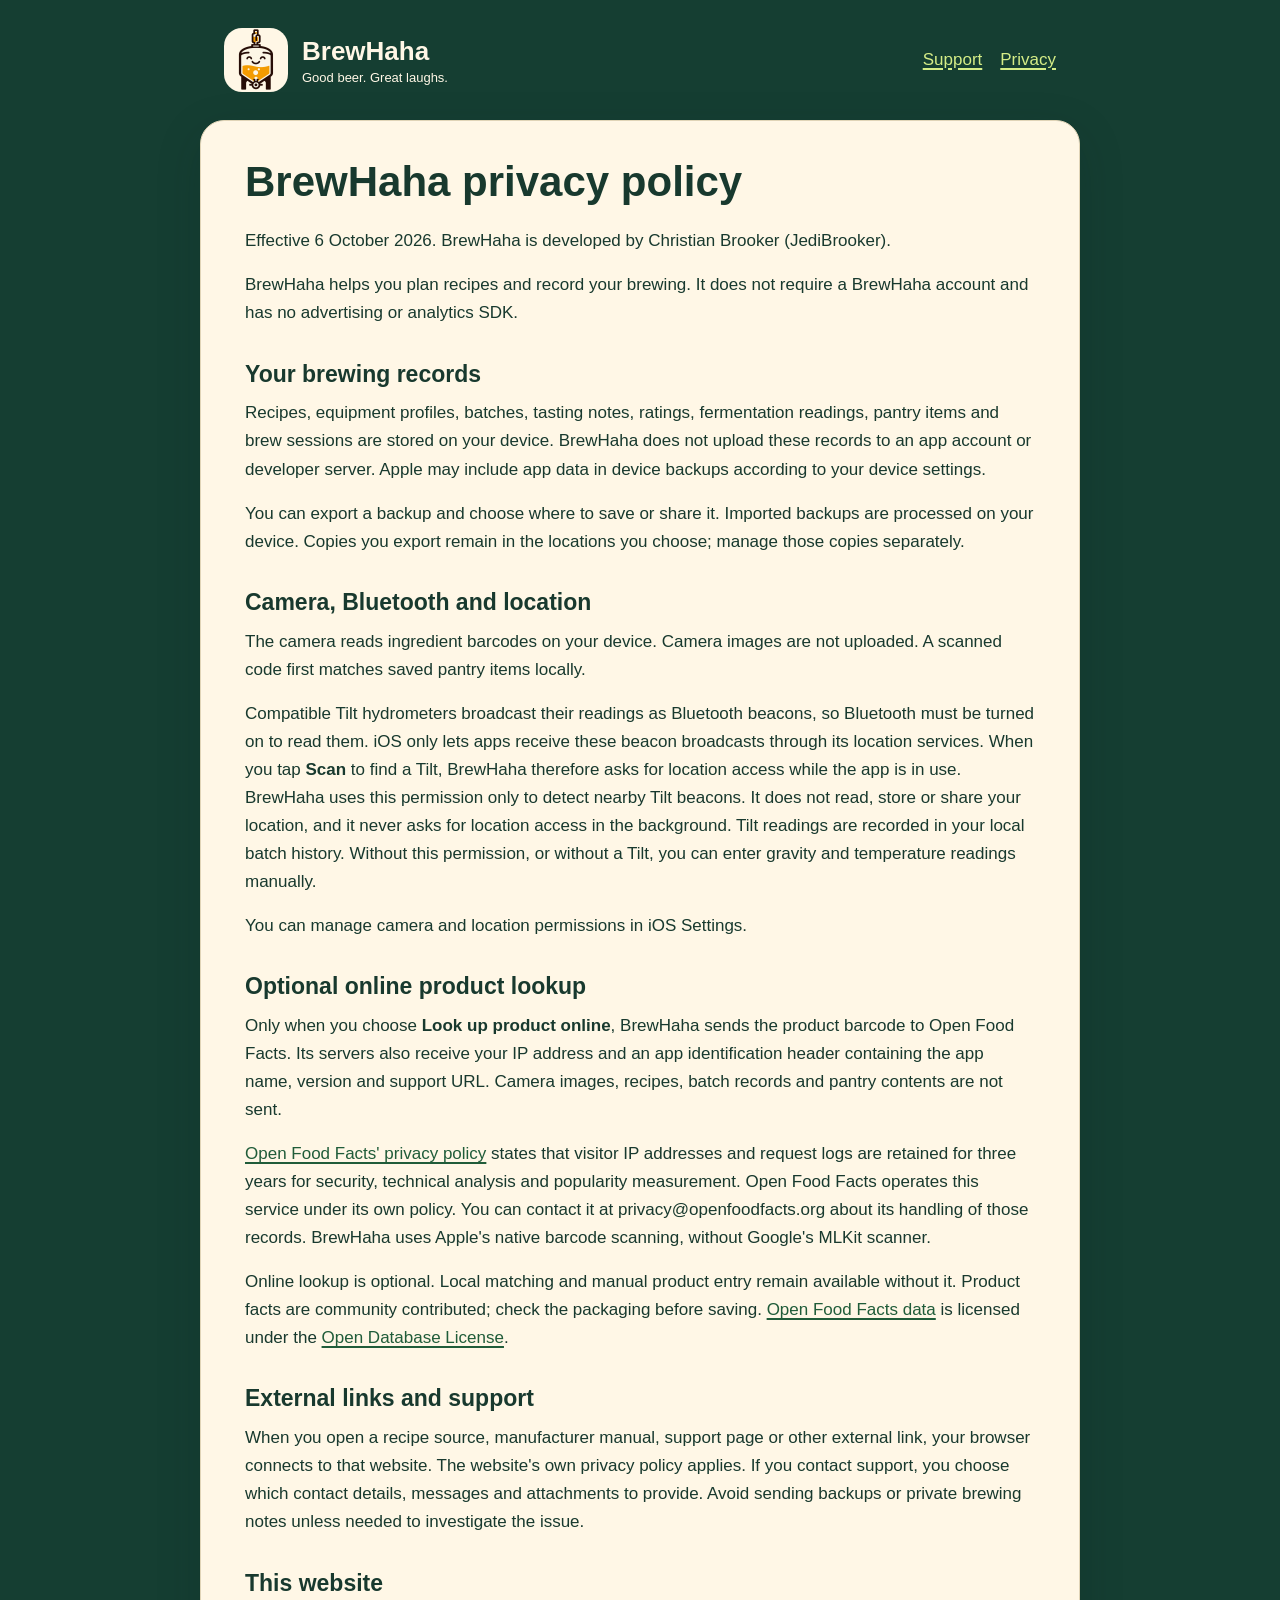
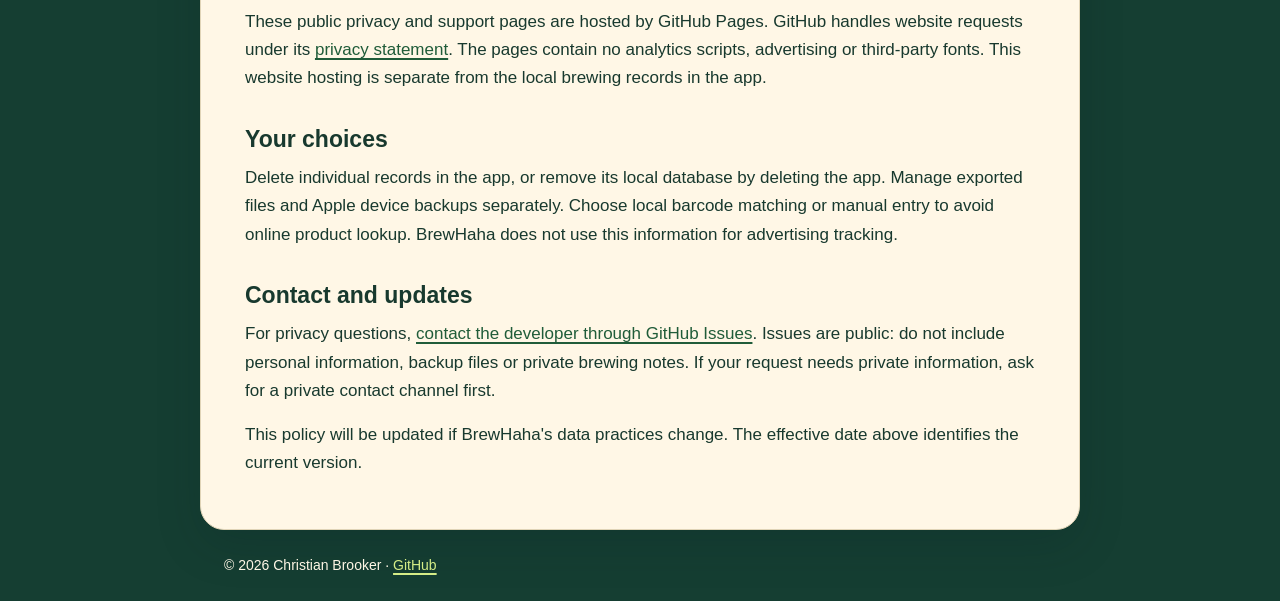
==== privacy/index.html @ 2dca6f9b "Explain location permission used to read Tilt hydrometers Tilts broadcast as Bluetooth beacons, whic" ====
<!doctype html>
<html lang="en"><head><meta charset="utf-8"><meta name="viewport" content="width=device-width, initial-scale=1"><title>Privacy policy · BrewHaha</title><meta name="description" content="Privacy policy for BrewHaha, the free homebrewing companion for iPhone and iPad."><link rel="stylesheet" href="../assets/site.css"></head>
<body><a class="skip" href="#main">Skip to content</a><header><a class="brand" href="../"><img src="../assets/logo.png" alt="" width="64" height="64"><span>BrewHaha<small>Good beer. Great laughs.</small></span></a><nav aria-label="Main"><a href="../">Support</a><a href="../privacy/">Privacy</a></nav></header><main id="main"><h1>BrewHaha privacy policy</h1>
<p>Effective 6 October 2026. BrewHaha is developed by Christian Brooker (JediBrooker).</p>
<p>BrewHaha helps you plan recipes and record your brewing. It does not require a BrewHaha account and has no advertising or analytics SDK.</p>
<h2>Your brewing records</h2>
<p>Recipes, equipment profiles, batches, tasting notes, ratings, fermentation readings, pantry items and brew sessions are stored on your device. BrewHaha does not upload these records to an app account or developer server. Apple may include app data in device backups according to your device settings.</p>
<p>You can export a backup and choose where to save or share it. Imported backups are processed on your device. Copies you export remain in the locations you choose; manage those copies separately.</p>
<h2>Camera, Bluetooth and location</h2>
<p>The camera reads ingredient barcodes on your device. Camera images are not uploaded. A scanned code first matches saved pantry items locally.</p>
<p>Compatible Tilt hydrometers broadcast their readings as Bluetooth beacons, so Bluetooth must be turned on to read them. iOS only lets apps receive these beacon broadcasts through its location services. When you tap <strong>Scan</strong> to find a Tilt, BrewHaha therefore asks for location access while the app is in use. BrewHaha uses this permission only to detect nearby Tilt beacons. It does not read, store or share your location, and it never asks for location access in the background. Tilt readings are recorded in your local batch history. Without this permission, or without a Tilt, you can enter gravity and temperature readings manually.</p>
<p>You can manage camera and location permissions in iOS Settings.</p>
<h2>Optional online product lookup</h2>
<p>Only when you choose <strong>Look up product online</strong>, BrewHaha sends the product barcode to Open Food Facts. Its servers also receive your IP address and an app identification header containing the app name, version and support URL. Camera images, recipes, batch records and pantry contents are not sent.</p>
<p><a href="https://world.openfoodfacts.org/privacy">Open Food Facts&#x27; privacy policy</a> states that visitor IP addresses and request logs are retained for three years for security, technical analysis and popularity measurement. Open Food Facts operates this service under its own policy. You can contact it at privacy@openfoodfacts.org about its handling of those records. BrewHaha uses Apple&#x27;s native barcode scanning, without Google&#x27;s MLKit scanner.</p>
<p>Online lookup is optional. Local matching and manual product entry remain available without it. Product facts are community contributed; check the packaging before saving. <a href="https://world.openfoodfacts.org/data">Open Food Facts data</a> is licensed under the <a href="https://opendatacommons.org/licenses/odbl/1-0/">Open Database License</a>.</p>
<h2>External links and support</h2>
<p>When you open a recipe source, manufacturer manual, support page or other external link, your browser connects to that website. The website&#x27;s own privacy policy applies. If you contact support, you choose which contact details, messages and attachments to provide. Avoid sending backups or private brewing notes unless needed to investigate the issue.</p>
<h2>This website</h2>
<p>These public privacy and support pages are hosted by GitHub Pages. GitHub handles website requests under its <a href="https://docs.github.com/en/site-policy/privacy-policies/github-general-privacy-statement">privacy statement</a>. The pages contain no analytics scripts, advertising or third-party fonts. This website hosting is separate from the local brewing records in the app.</p>
<h2>Your choices</h2>
<p>Delete individual records in the app, or remove its local database by deleting the app. Manage exported files and Apple device backups separately. Choose local barcode matching or manual entry to avoid online product lookup. BrewHaha does not use this information for advertising tracking.</p>
<h2>Contact and updates</h2>
<p>For privacy questions, <a href="https://github.com/JediBrooker/BrewHaha/issues/new/choose">contact the developer through GitHub Issues</a>. Issues are public: do not include personal information, backup files or private brewing notes. If your request needs private information, ask for a private contact channel first.</p>
<p>This policy will be updated if BrewHaha&#x27;s data practices change. The effective date above identifies the current version.</p></main><footer>© 2026 Christian Brooker · <a href="https://github.com/JediBrooker/BrewHaha">GitHub</a></footer></body></html>
---- assets/site.css ----
*{box-sizing:border-box}html{color-scheme:light}body{margin:0;background:#153e32;color:#18392e;font:17px/1.65 -apple-system,BlinkMacSystemFont,"Segoe UI",sans-serif}header,main,footer{max-width:880px;margin:auto}header{display:flex;align-items:center;justify-content:space-between;gap:24px;padding:28px 24px;color:#fff7e6}.brand{display:flex;align-items:center;gap:14px;color:inherit;text-decoration:none;font-size:26px;font-weight:800}.brand img{border-radius:18px;background:#fff7e6;object-fit:contain}.brand small{display:block;font-size:13px;font-weight:500}.brand span{line-height:1.35}nav{display:flex;gap:18px}nav a,footer a{color:#d5ed87}main{background:#fff7e6;border:1px solid #e0d4b7;border-radius:24px;padding:36px 44px;box-shadow:0 15px 45px #071d242b}h1{font-size:clamp(30px,5vw,42px);line-height:1.2;margin:0 0 20px}h2{font-size:23px;line-height:1.3;margin:32px 0 10px}p{margin:0 0 16px}a{color:#205c39;text-decoration-thickness:1.5px;text-underline-offset:3px}a:hover{color:#416323}a:focus-visible{outline:3px solid #c3dd60;outline-offset:4px}footer{padding:24px;color:#fff7e6;font-size:14px}.skip{position:absolute;left:20px;top:-90px;background:#fff7e6;padding:8px}.skip:focus{top:8px}@media(max-width:600px){header{padding:20px 18px;flex-wrap:wrap;gap:16px}main{border-radius:18px;margin:0 12px;padding:26px 22px}footer{padding:22px}.brand{font-size:24px}nav{font-size:16px}}
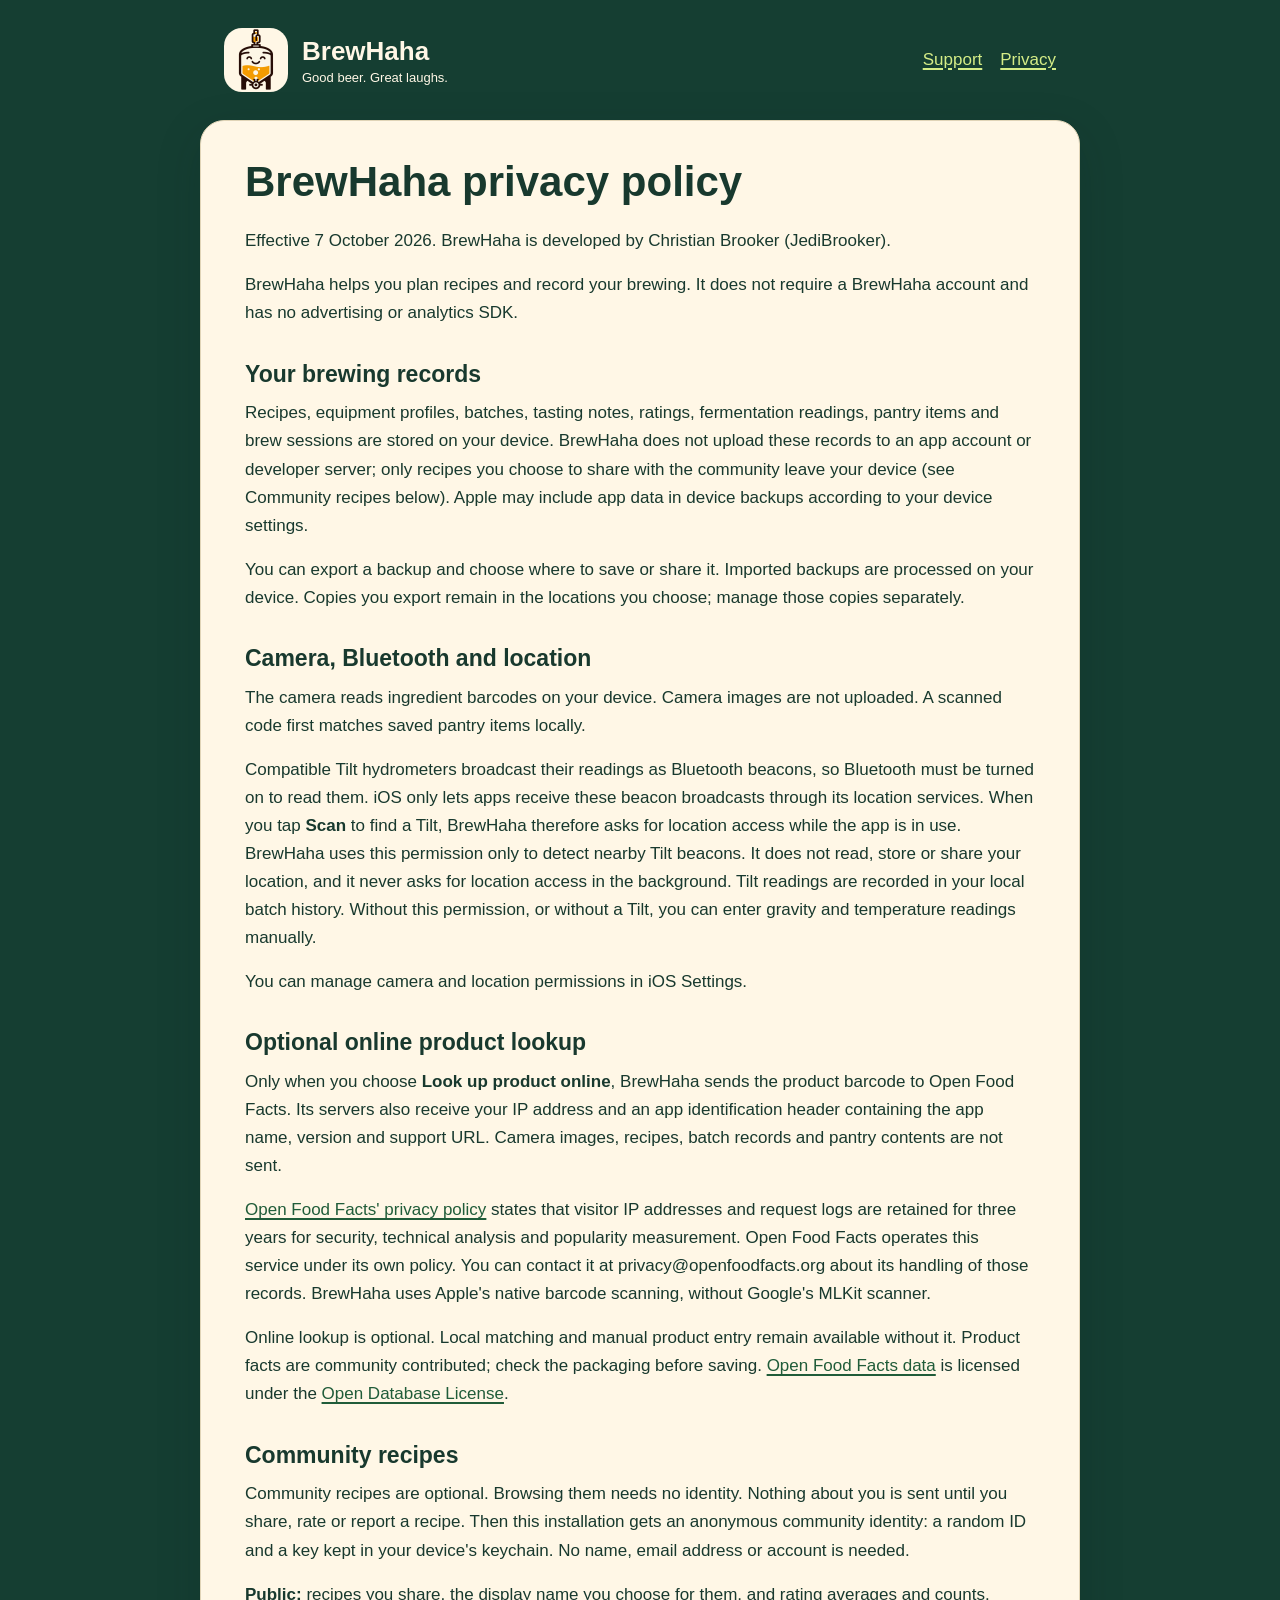
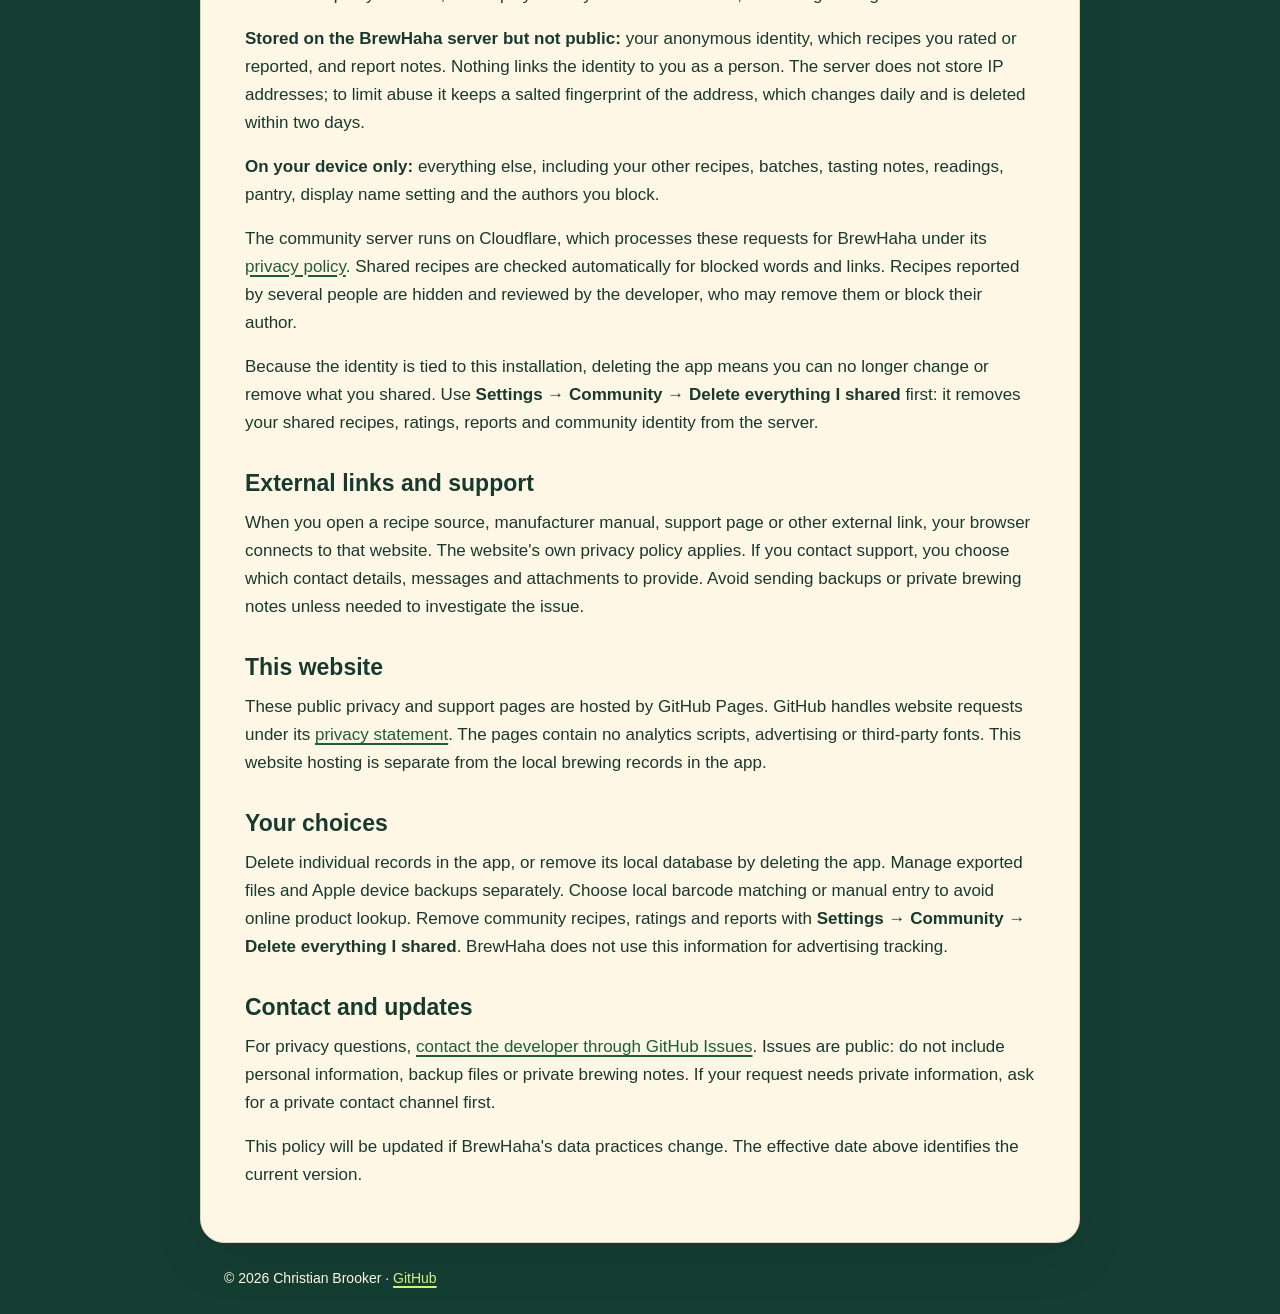
==== commit 1f0a5ce1: "Describe community recipes in the privacy policy and support page What is public, what the server ke" ====
--- a/privacy/index.html
+++ b/privacy/index.html
@@ -1,10 +1,10 @@
 <!doctype html>
 <html lang="en"><head><meta charset="utf-8"><meta name="viewport" content="width=device-width, initial-scale=1"><title>Privacy policy · BrewHaha</title><meta name="description" content="Privacy policy for BrewHaha, the free homebrewing companion for iPhone and iPad."><link rel="stylesheet" href="../assets/site.css"></head>
 <body><a class="skip" href="#main">Skip to content</a><header><a class="brand" href="../"><img src="../assets/logo.png" alt="" width="64" height="64"><span>BrewHaha<small>Good beer. Great laughs.</small></span></a><nav aria-label="Main"><a href="../">Support</a><a href="../privacy/">Privacy</a></nav></header><main id="main"><h1>BrewHaha privacy policy</h1>
-<p>Effective 6 October 2026. BrewHaha is developed by Christian Brooker (JediBrooker).</p>
+<p>Effective 7 October 2026. BrewHaha is developed by Christian Brooker (JediBrooker).</p>
 <p>BrewHaha helps you plan recipes and record your brewing. It does not require a BrewHaha account and has no advertising or analytics SDK.</p>
 <h2>Your brewing records</h2>
-<p>Recipes, equipment profiles, batches, tasting notes, ratings, fermentation readings, pantry items and brew sessions are stored on your device. BrewHaha does not upload these records to an app account or developer server. Apple may include app data in device backups according to your device settings.</p>
+<p>Recipes, equipment profiles, batches, tasting notes, ratings, fermentation readings, pantry items and brew sessions are stored on your device. BrewHaha does not upload these records to an app account or developer server; only recipes you choose to share with the community leave your device (see Community recipes below). Apple may include app data in device backups according to your device settings.</p>
 <p>You can export a backup and choose where to save or share it. Imported backups are processed on your device. Copies you export remain in the locations you choose; manage those copies separately.</p>
 <h2>Camera, Bluetooth and location</h2>
 <p>The camera reads ingredient barcodes on your device. Camera images are not uploaded. A scanned code first matches saved pantry items locally.</p>
@@ -14,12 +14,19 @@
 <p>Only when you choose <strong>Look up product online</strong>, BrewHaha sends the product barcode to Open Food Facts. Its servers also receive your IP address and an app identification header containing the app name, version and support URL. Camera images, recipes, batch records and pantry contents are not sent.</p>
 <p><a href="https://world.openfoodfacts.org/privacy">Open Food Facts&#x27; privacy policy</a> states that visitor IP addresses and request logs are retained for three years for security, technical analysis and popularity measurement. Open Food Facts operates this service under its own policy. You can contact it at privacy@openfoodfacts.org about its handling of those records. BrewHaha uses Apple&#x27;s native barcode scanning, without Google&#x27;s MLKit scanner.</p>
 <p>Online lookup is optional. Local matching and manual product entry remain available without it. Product facts are community contributed; check the packaging before saving. <a href="https://world.openfoodfacts.org/data">Open Food Facts data</a> is licensed under the <a href="https://opendatacommons.org/licenses/odbl/1-0/">Open Database License</a>.</p>
+<h2>Community recipes</h2>
+<p>Community recipes are optional. Browsing them needs no identity. Nothing about you is sent until you share, rate or report a recipe. Then this installation gets an anonymous community identity: a random ID and a key kept in your device&#x27;s keychain. No name, email address or account is needed.</p>
+<p><strong>Public:</strong> recipes you share, the display name you choose for them, and rating averages and counts.</p>
+<p><strong>Stored on the BrewHaha server but not public:</strong> your anonymous identity, which recipes you rated or reported, and report notes. Nothing links the identity to you as a person. The server does not store IP addresses; to limit abuse it keeps a salted fingerprint of the address, which changes daily and is deleted within two days.</p>
+<p><strong>On your device only:</strong> everything else, including your other recipes, batches, tasting notes, readings, pantry, display name setting and the authors you block.</p>
+<p>The community server runs on Cloudflare, which processes these requests for BrewHaha under its <a href="https://www.cloudflare.com/privacypolicy/">privacy policy</a>. Shared recipes are checked automatically for blocked words and links. Recipes reported by several people are hidden and reviewed by the developer, who may remove them or block their author.</p>
+<p>Because the identity is tied to this installation, deleting the app means you can no longer change or remove what you shared. Use <strong>Settings → Community → Delete everything I shared</strong> first: it removes your shared recipes, ratings, reports and community identity from the server.</p>
 <h2>External links and support</h2>
 <p>When you open a recipe source, manufacturer manual, support page or other external link, your browser connects to that website. The website&#x27;s own privacy policy applies. If you contact support, you choose which contact details, messages and attachments to provide. Avoid sending backups or private brewing notes unless needed to investigate the issue.</p>
 <h2>This website</h2>
 <p>These public privacy and support pages are hosted by GitHub Pages. GitHub handles website requests under its <a href="https://docs.github.com/en/site-policy/privacy-policies/github-general-privacy-statement">privacy statement</a>. The pages contain no analytics scripts, advertising or third-party fonts. This website hosting is separate from the local brewing records in the app.</p>
 <h2>Your choices</h2>
-<p>Delete individual records in the app, or remove its local database by deleting the app. Manage exported files and Apple device backups separately. Choose local barcode matching or manual entry to avoid online product lookup. BrewHaha does not use this information for advertising tracking.</p>
+<p>Delete individual records in the app, or remove its local database by deleting the app. Manage exported files and Apple device backups separately. Choose local barcode matching or manual entry to avoid online product lookup. Remove community recipes, ratings and reports with <strong>Settings → Community → Delete everything I shared</strong>. BrewHaha does not use this information for advertising tracking.</p>
 <h2>Contact and updates</h2>
 <p>For privacy questions, <a href="https://github.com/JediBrooker/BrewHaha/issues/new/choose">contact the developer through GitHub Issues</a>. Issues are public: do not include personal information, backup files or private brewing notes. If your request needs private information, ask for a private contact channel first.</p>
 <p>This policy will be updated if BrewHaha&#x27;s data practices change. The effective date above identifies the current version.</p></main><footer>© 2026 Christian Brooker · <a href="https://github.com/JediBrooker/BrewHaha">GitHub</a></footer></body></html>
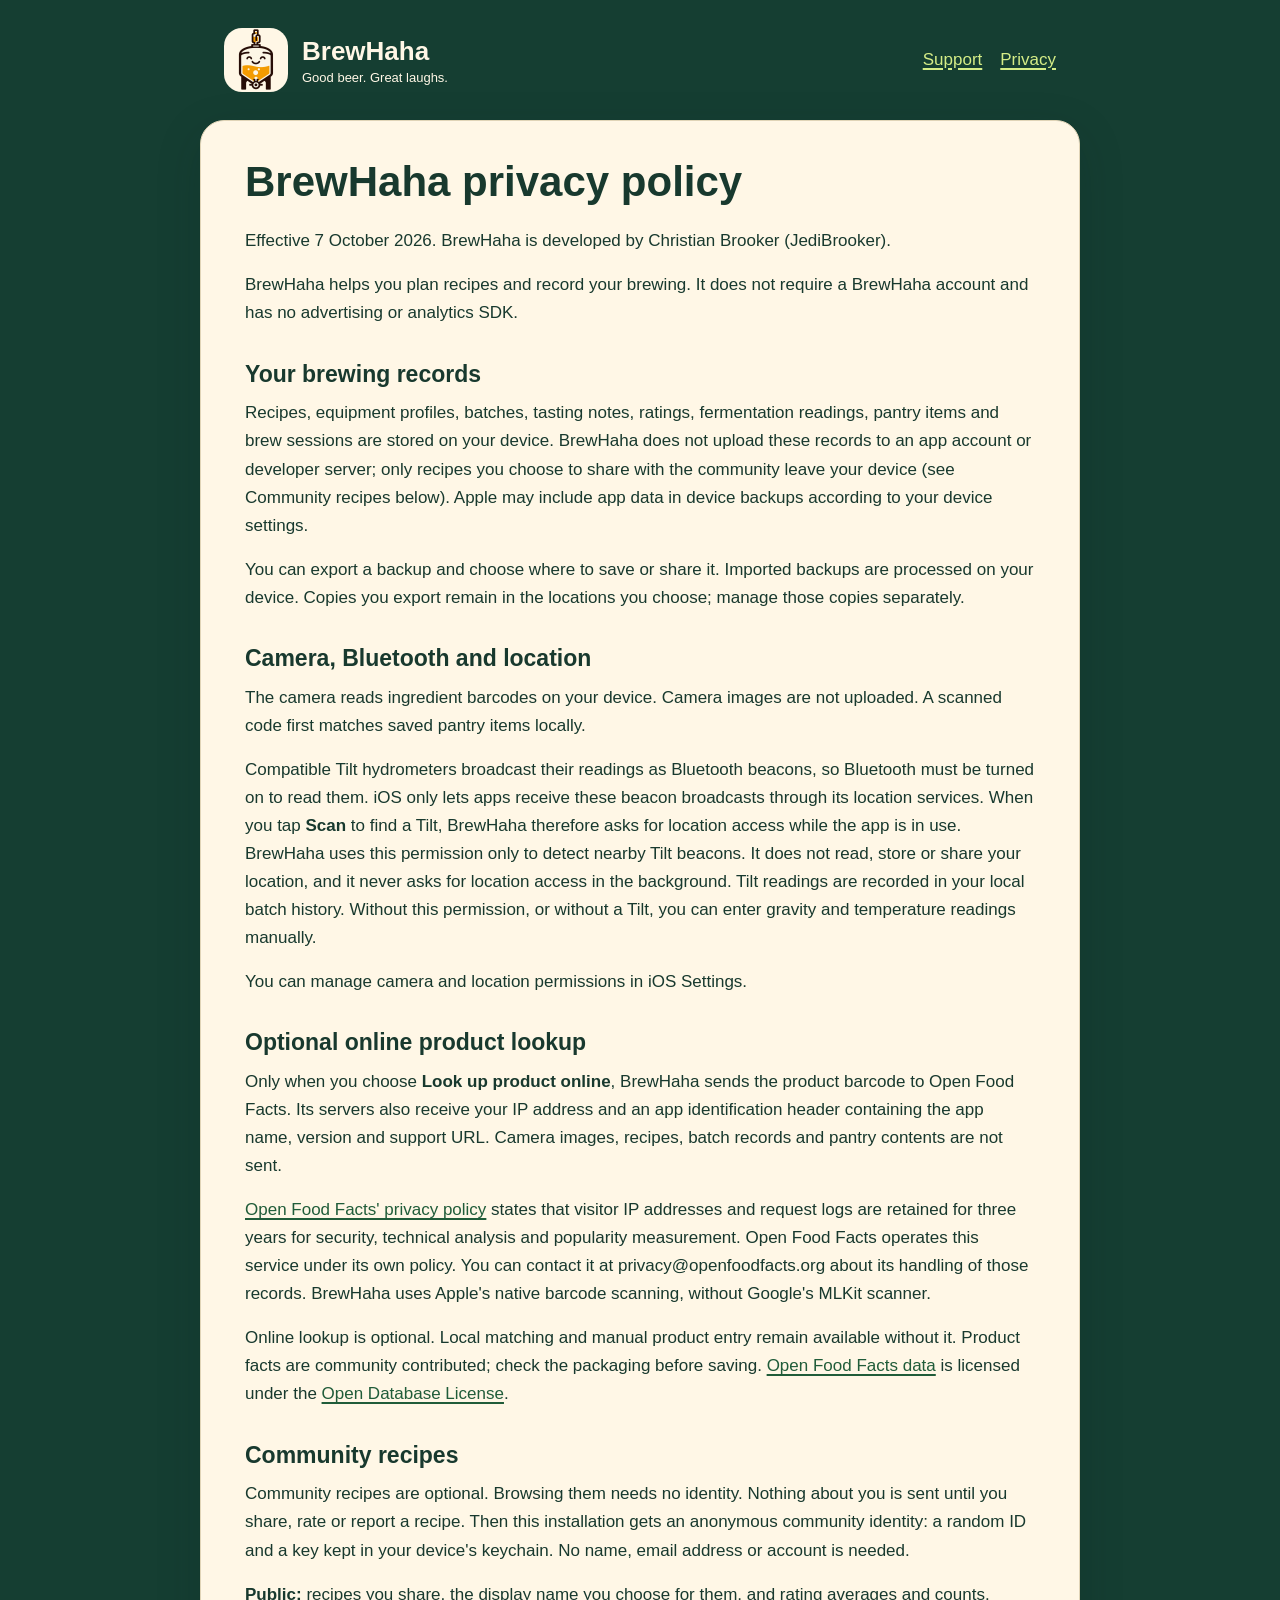
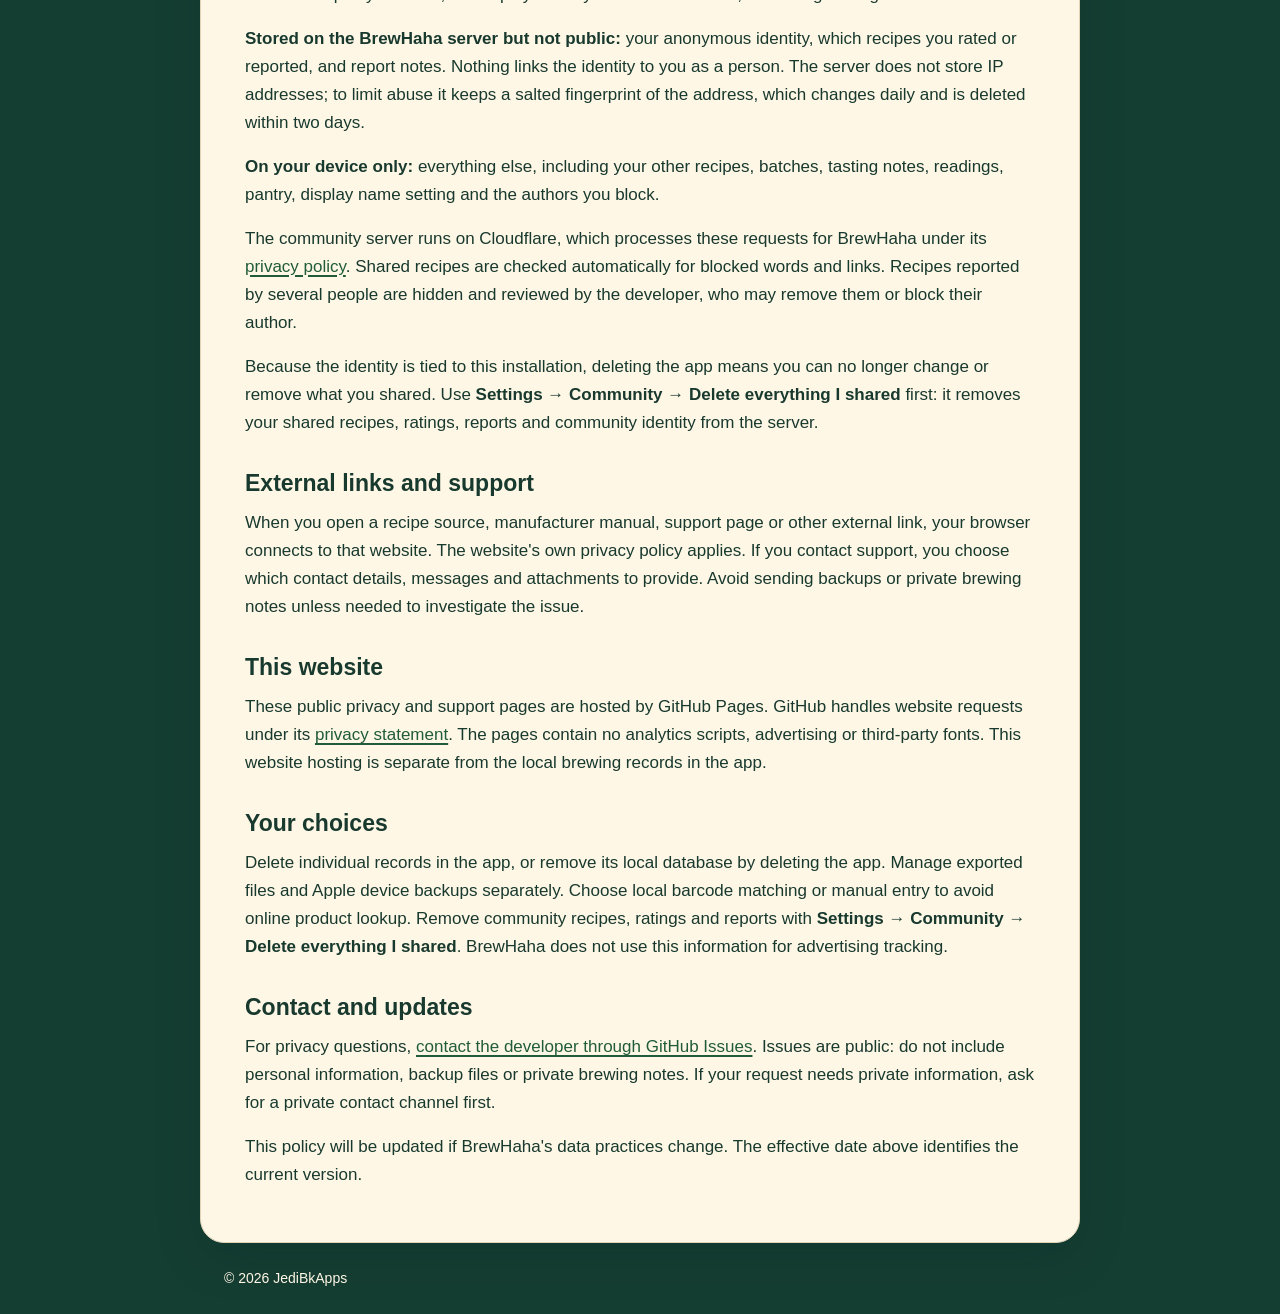
==== commit 4a9a8579: "Credit JediBkApps in the footer and drop the GitHub link Co-Authored-By: WOZCODE <contact@withwoz.co" ====
--- a/privacy/index.html
+++ b/privacy/index.html
@@ -29,4 +29,4 @@
 <p>Delete individual records in the app, or remove its local database by deleting the app. Manage exported files and Apple device backups separately. Choose local barcode matching or manual entry to avoid online product lookup. Remove community recipes, ratings and reports with <strong>Settings → Community → Delete everything I shared</strong>. BrewHaha does not use this information for advertising tracking.</p>
 <h2>Contact and updates</h2>
 <p>For privacy questions, <a href="https://github.com/JediBrooker/BrewHaha/issues/new/choose">contact the developer through GitHub Issues</a>. Issues are public: do not include personal information, backup files or private brewing notes. If your request needs private information, ask for a private contact channel first.</p>
-<p>This policy will be updated if BrewHaha&#x27;s data practices change. The effective date above identifies the current version.</p></main><footer>© 2026 Christian Brooker · <a href="https://github.com/JediBrooker/BrewHaha">GitHub</a></footer></body></html>+<p>This policy will be updated if BrewHaha&#x27;s data practices change. The effective date above identifies the current version.</p></main><footer>© 2026 JediBkApps</footer></body></html>
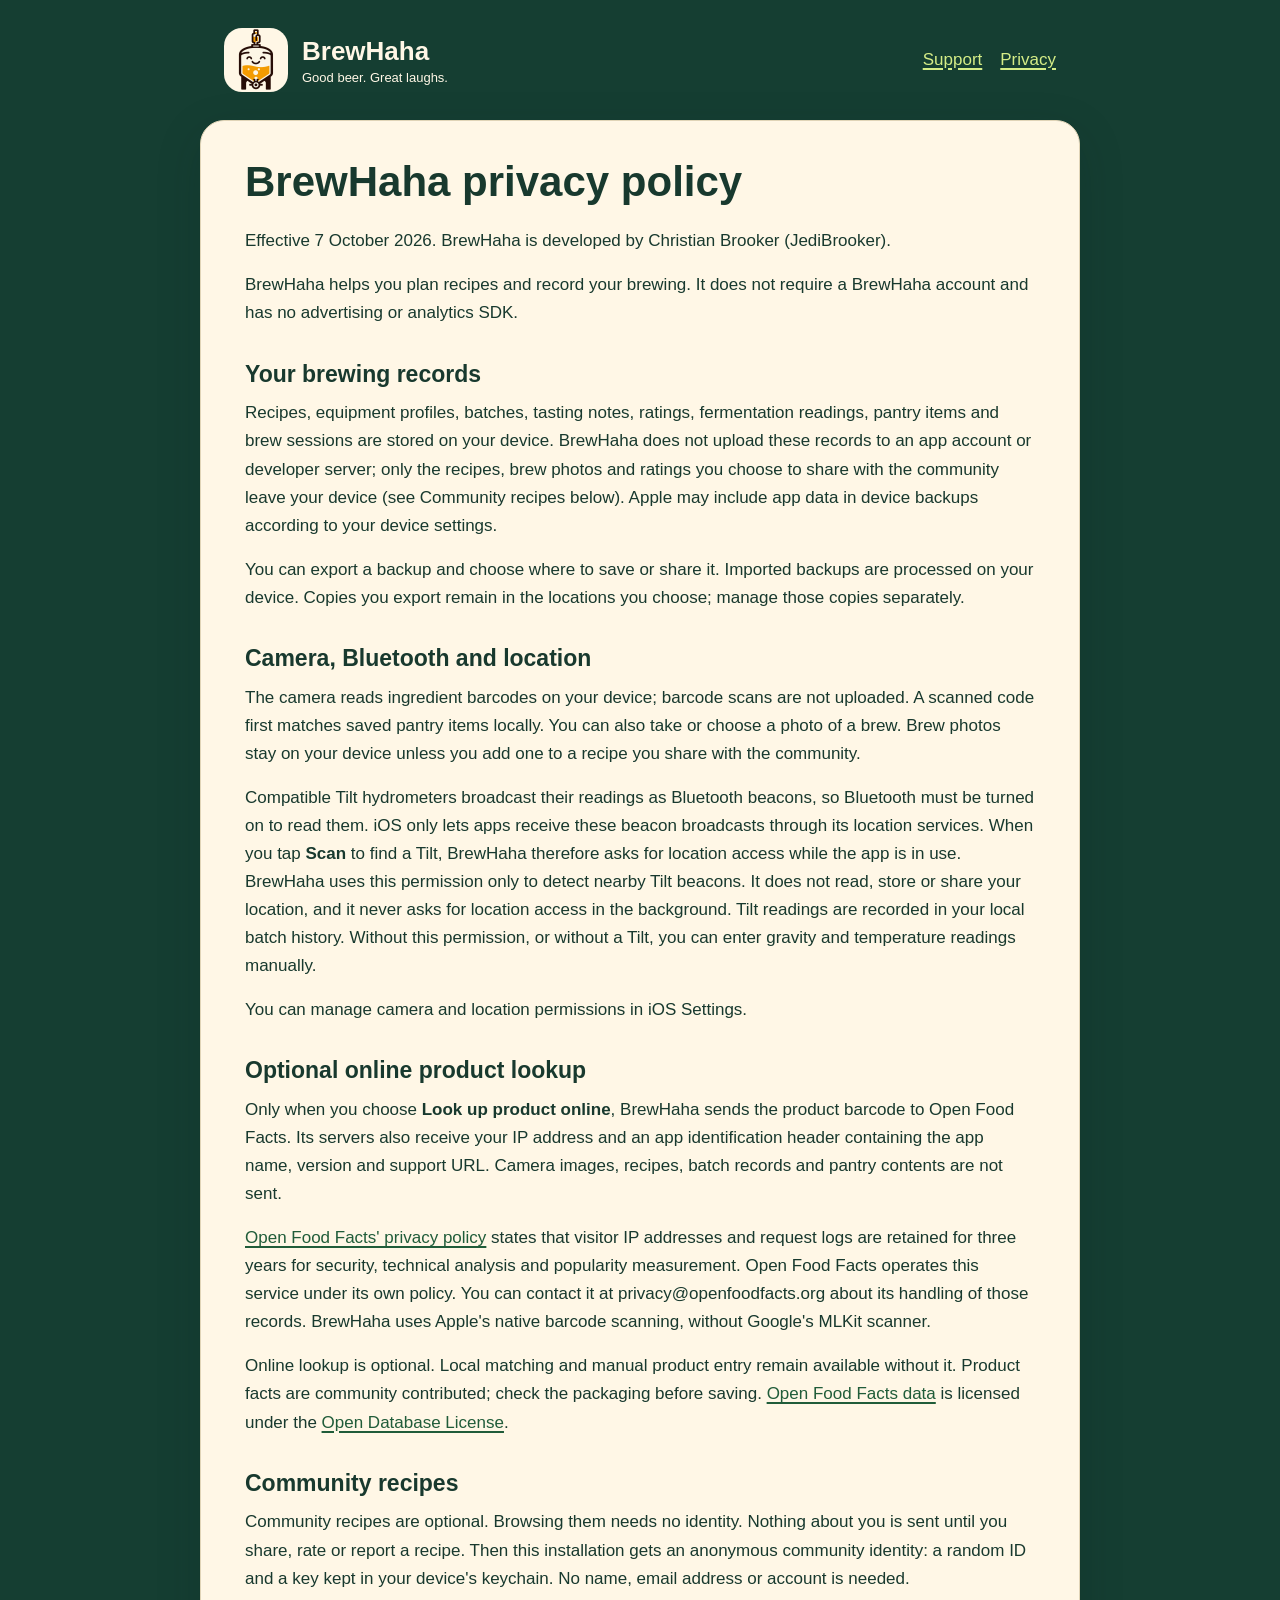
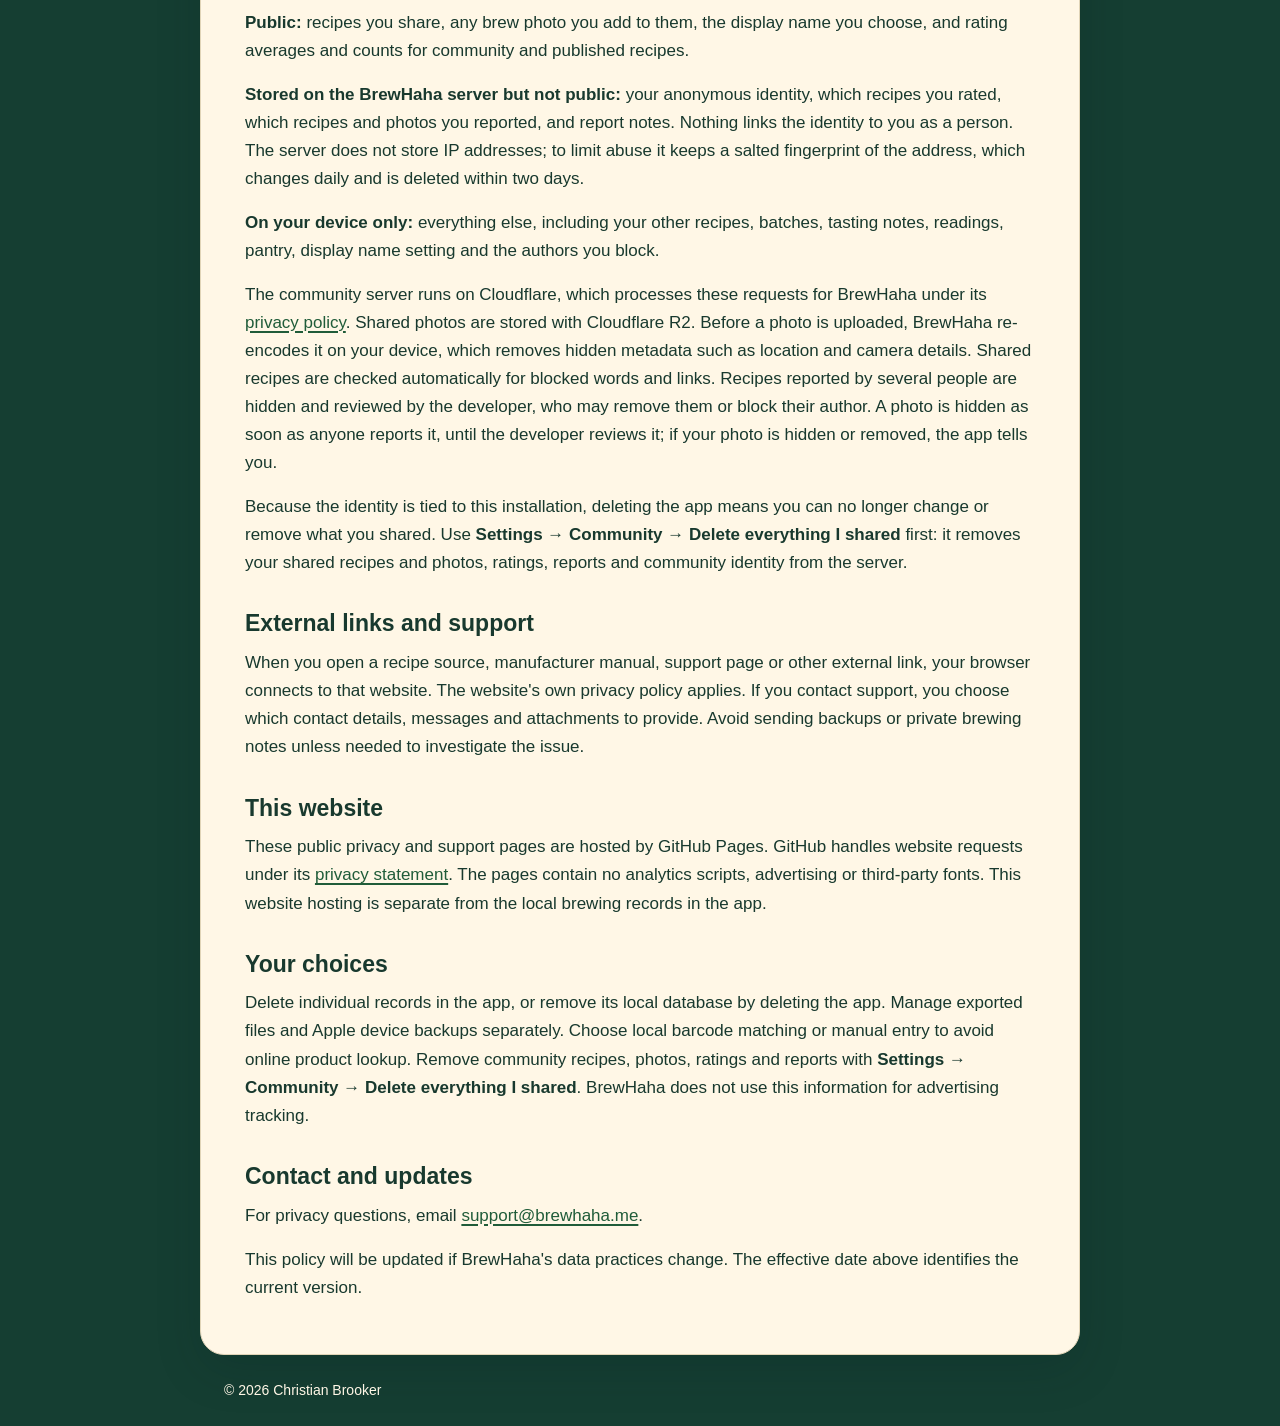
==== commit f6f2a864: "Support email support@brewhaha.me; describe photos, one Discover list and rating from My Batches Co-" ====
--- a/privacy/index.html
+++ b/privacy/index.html
@@ -4,10 +4,10 @@
 <p>Effective 7 October 2026. BrewHaha is developed by Christian Brooker (JediBrooker).</p>
 <p>BrewHaha helps you plan recipes and record your brewing. It does not require a BrewHaha account and has no advertising or analytics SDK.</p>
 <h2>Your brewing records</h2>
-<p>Recipes, equipment profiles, batches, tasting notes, ratings, fermentation readings, pantry items and brew sessions are stored on your device. BrewHaha does not upload these records to an app account or developer server; only recipes you choose to share with the community leave your device (see Community recipes below). Apple may include app data in device backups according to your device settings.</p>
+<p>Recipes, equipment profiles, batches, tasting notes, ratings, fermentation readings, pantry items and brew sessions are stored on your device. BrewHaha does not upload these records to an app account or developer server; only the recipes, brew photos and ratings you choose to share with the community leave your device (see Community recipes below). Apple may include app data in device backups according to your device settings.</p>
 <p>You can export a backup and choose where to save or share it. Imported backups are processed on your device. Copies you export remain in the locations you choose; manage those copies separately.</p>
 <h2>Camera, Bluetooth and location</h2>
-<p>The camera reads ingredient barcodes on your device. Camera images are not uploaded. A scanned code first matches saved pantry items locally.</p>
+<p>The camera reads ingredient barcodes on your device; barcode scans are not uploaded. A scanned code first matches saved pantry items locally. You can also take or choose a photo of a brew. Brew photos stay on your device unless you add one to a recipe you share with the community.</p>
 <p>Compatible Tilt hydrometers broadcast their readings as Bluetooth beacons, so Bluetooth must be turned on to read them. iOS only lets apps receive these beacon broadcasts through its location services. When you tap <strong>Scan</strong> to find a Tilt, BrewHaha therefore asks for location access while the app is in use. BrewHaha uses this permission only to detect nearby Tilt beacons. It does not read, store or share your location, and it never asks for location access in the background. Tilt readings are recorded in your local batch history. Without this permission, or without a Tilt, you can enter gravity and temperature readings manually.</p>
 <p>You can manage camera and location permissions in iOS Settings.</p>
 <h2>Optional online product lookup</h2>
@@ -16,17 +16,17 @@
 <p>Online lookup is optional. Local matching and manual product entry remain available without it. Product facts are community contributed; check the packaging before saving. <a href="https://world.openfoodfacts.org/data">Open Food Facts data</a> is licensed under the <a href="https://opendatacommons.org/licenses/odbl/1-0/">Open Database License</a>.</p>
 <h2>Community recipes</h2>
 <p>Community recipes are optional. Browsing them needs no identity. Nothing about you is sent until you share, rate or report a recipe. Then this installation gets an anonymous community identity: a random ID and a key kept in your device&#x27;s keychain. No name, email address or account is needed.</p>
-<p><strong>Public:</strong> recipes you share, the display name you choose for them, and rating averages and counts.</p>
-<p><strong>Stored on the BrewHaha server but not public:</strong> your anonymous identity, which recipes you rated or reported, and report notes. Nothing links the identity to you as a person. The server does not store IP addresses; to limit abuse it keeps a salted fingerprint of the address, which changes daily and is deleted within two days.</p>
+<p><strong>Public:</strong> recipes you share, any brew photo you add to them, the display name you choose, and rating averages and counts for community and published recipes.</p>
+<p><strong>Stored on the BrewHaha server but not public:</strong> your anonymous identity, which recipes you rated, which recipes and photos you reported, and report notes. Nothing links the identity to you as a person. The server does not store IP addresses; to limit abuse it keeps a salted fingerprint of the address, which changes daily and is deleted within two days.</p>
 <p><strong>On your device only:</strong> everything else, including your other recipes, batches, tasting notes, readings, pantry, display name setting and the authors you block.</p>
-<p>The community server runs on Cloudflare, which processes these requests for BrewHaha under its <a href="https://www.cloudflare.com/privacypolicy/">privacy policy</a>. Shared recipes are checked automatically for blocked words and links. Recipes reported by several people are hidden and reviewed by the developer, who may remove them or block their author.</p>
-<p>Because the identity is tied to this installation, deleting the app means you can no longer change or remove what you shared. Use <strong>Settings → Community → Delete everything I shared</strong> first: it removes your shared recipes, ratings, reports and community identity from the server.</p>
+<p>The community server runs on Cloudflare, which processes these requests for BrewHaha under its <a href="https://www.cloudflare.com/privacypolicy/">privacy policy</a>. Shared photos are stored with Cloudflare R2. Before a photo is uploaded, BrewHaha re-encodes it on your device, which removes hidden metadata such as location and camera details. Shared recipes are checked automatically for blocked words and links. Recipes reported by several people are hidden and reviewed by the developer, who may remove them or block their author. A photo is hidden as soon as anyone reports it, until the developer reviews it; if your photo is hidden or removed, the app tells you.</p>
+<p>Because the identity is tied to this installation, deleting the app means you can no longer change or remove what you shared. Use <strong>Settings → Community → Delete everything I shared</strong> first: it removes your shared recipes and photos, ratings, reports and community identity from the server.</p>
 <h2>External links and support</h2>
 <p>When you open a recipe source, manufacturer manual, support page or other external link, your browser connects to that website. The website&#x27;s own privacy policy applies. If you contact support, you choose which contact details, messages and attachments to provide. Avoid sending backups or private brewing notes unless needed to investigate the issue.</p>
 <h2>This website</h2>
 <p>These public privacy and support pages are hosted by GitHub Pages. GitHub handles website requests under its <a href="https://docs.github.com/en/site-policy/privacy-policies/github-general-privacy-statement">privacy statement</a>. The pages contain no analytics scripts, advertising or third-party fonts. This website hosting is separate from the local brewing records in the app.</p>
 <h2>Your choices</h2>
-<p>Delete individual records in the app, or remove its local database by deleting the app. Manage exported files and Apple device backups separately. Choose local barcode matching or manual entry to avoid online product lookup. Remove community recipes, ratings and reports with <strong>Settings → Community → Delete everything I shared</strong>. BrewHaha does not use this information for advertising tracking.</p>
+<p>Delete individual records in the app, or remove its local database by deleting the app. Manage exported files and Apple device backups separately. Choose local barcode matching or manual entry to avoid online product lookup. Remove community recipes, photos, ratings and reports with <strong>Settings → Community → Delete everything I shared</strong>. BrewHaha does not use this information for advertising tracking.</p>
 <h2>Contact and updates</h2>
-<p>For privacy questions, <a href="https://github.com/JediBrooker/BrewHaha/issues/new/choose">contact the developer through GitHub Issues</a>. Issues are public: do not include personal information, backup files or private brewing notes. If your request needs private information, ask for a private contact channel first.</p>
-<p>This policy will be updated if BrewHaha&#x27;s data practices change. The effective date above identifies the current version.</p></main><footer>© 2026 JediBkApps</footer></body></html>+<p>For privacy questions, email <a href="mailto:support@brewhaha.me">support@brewhaha.me</a>.</p>
+<p>This policy will be updated if BrewHaha&#x27;s data practices change. The effective date above identifies the current version.</p></main><footer>© 2026 Christian Brooker</footer></body></html>
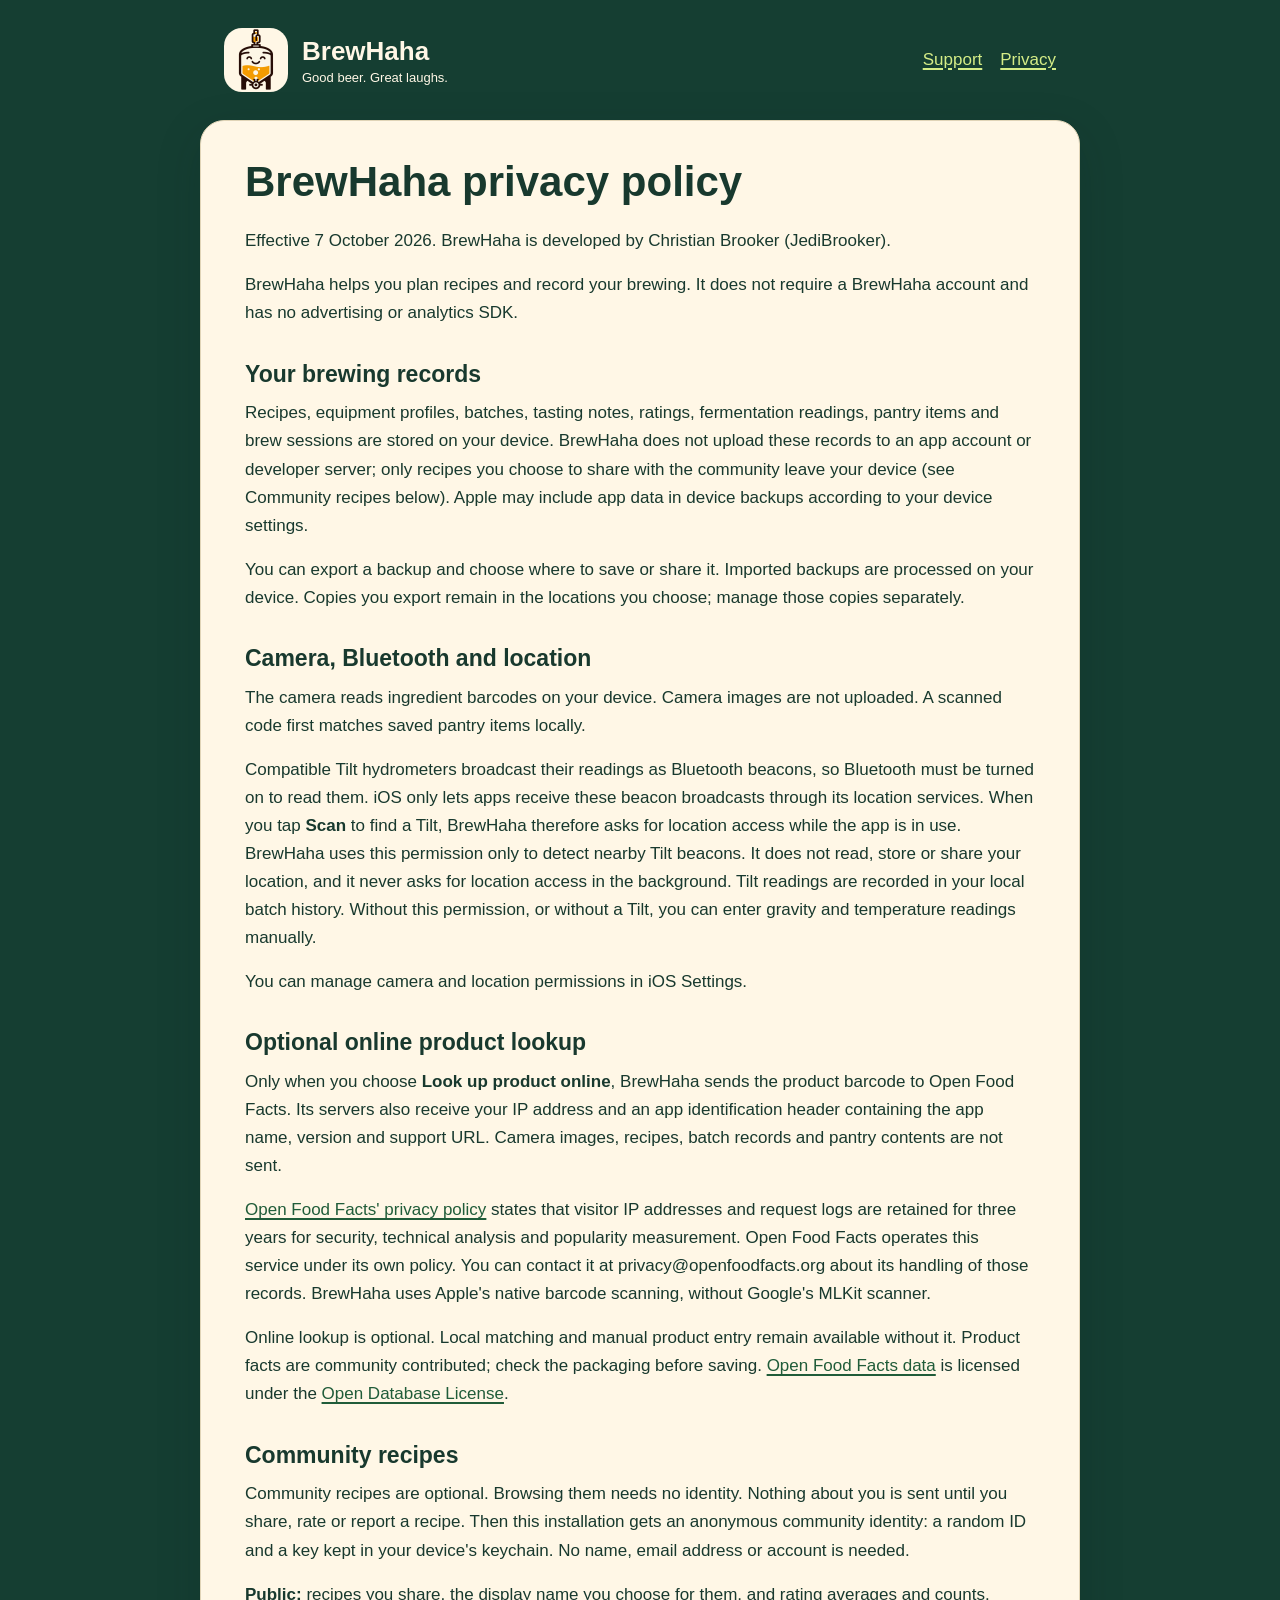
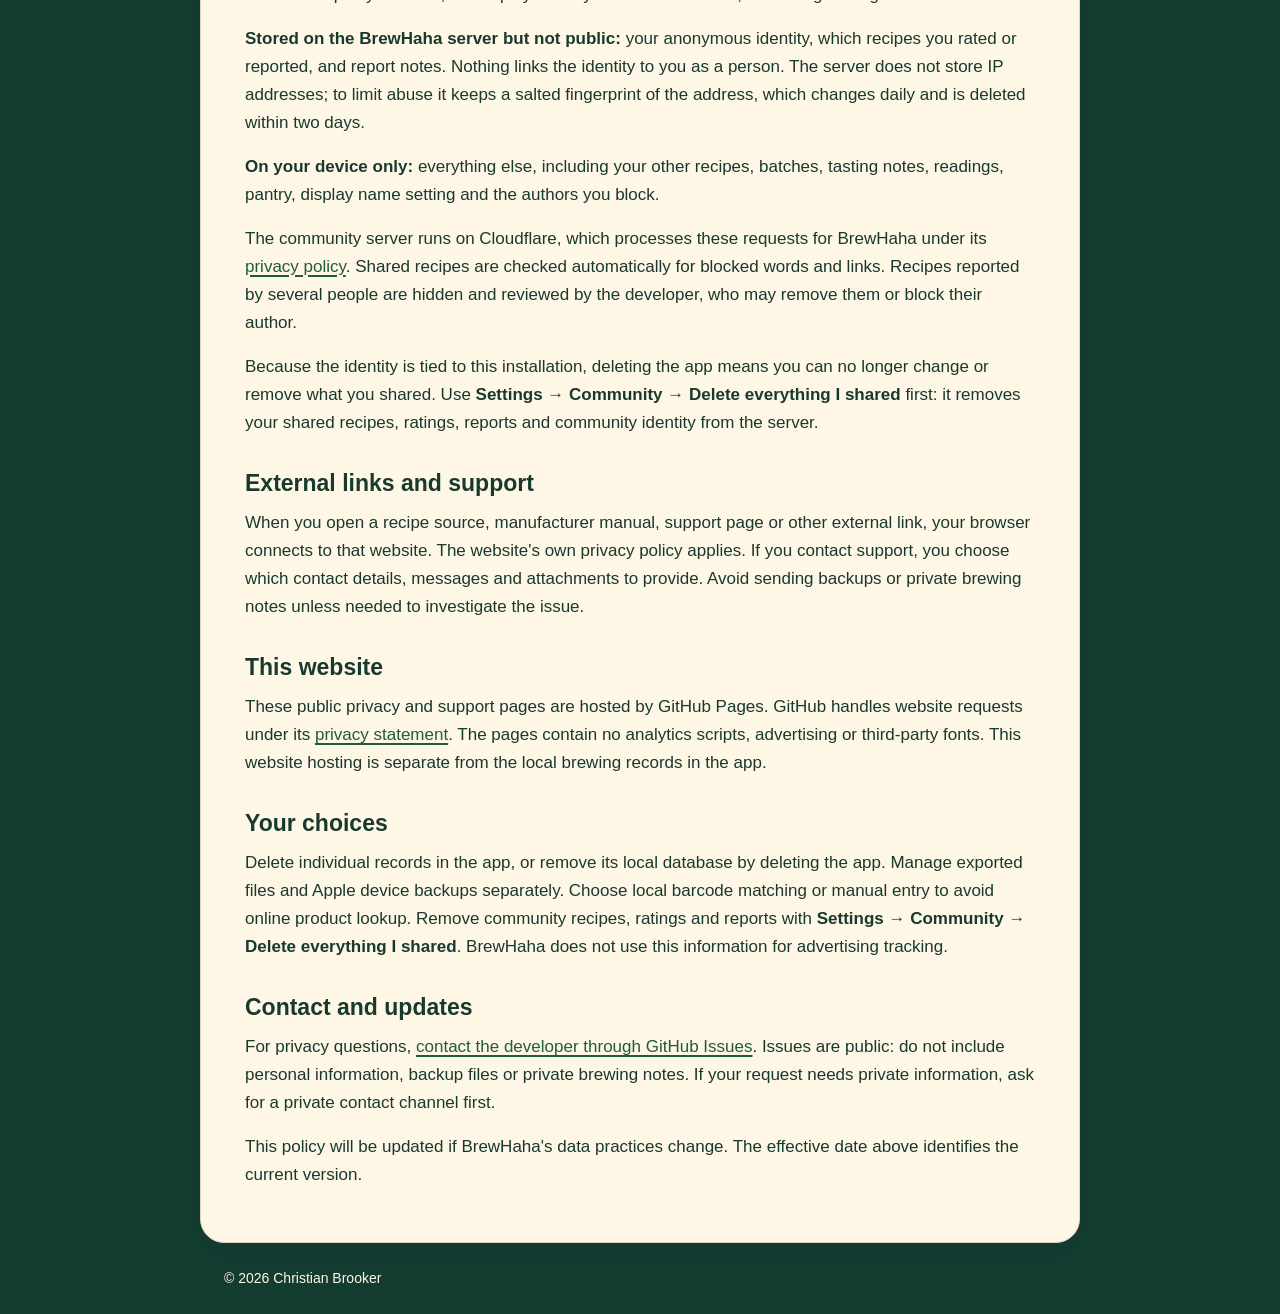
==== commit 7cf155bc: "Credit Christian Brooker in the footer Co-Authored-By: WOZCODE <contact@withwoz.com>" ====
--- a/privacy/index.html
+++ b/privacy/index.html
@@ -4,10 +4,10 @@
 <p>Effective 7 October 2026. BrewHaha is developed by Christian Brooker (JediBrooker).</p>
 <p>BrewHaha helps you plan recipes and record your brewing. It does not require a BrewHaha account and has no advertising or analytics SDK.</p>
 <h2>Your brewing records</h2>
-<p>Recipes, equipment profiles, batches, tasting notes, ratings, fermentation readings, pantry items and brew sessions are stored on your device. BrewHaha does not upload these records to an app account or developer server; only the recipes, brew photos and ratings you choose to share with the community leave your device (see Community recipes below). Apple may include app data in device backups according to your device settings.</p>
+<p>Recipes, equipment profiles, batches, tasting notes, ratings, fermentation readings, pantry items and brew sessions are stored on your device. BrewHaha does not upload these records to an app account or developer server; only recipes you choose to share with the community leave your device (see Community recipes below). Apple may include app data in device backups according to your device settings.</p>
 <p>You can export a backup and choose where to save or share it. Imported backups are processed on your device. Copies you export remain in the locations you choose; manage those copies separately.</p>
 <h2>Camera, Bluetooth and location</h2>
-<p>The camera reads ingredient barcodes on your device; barcode scans are not uploaded. A scanned code first matches saved pantry items locally. You can also take or choose a photo of a brew. Brew photos stay on your device unless you add one to a recipe you share with the community.</p>
+<p>The camera reads ingredient barcodes on your device. Camera images are not uploaded. A scanned code first matches saved pantry items locally.</p>
 <p>Compatible Tilt hydrometers broadcast their readings as Bluetooth beacons, so Bluetooth must be turned on to read them. iOS only lets apps receive these beacon broadcasts through its location services. When you tap <strong>Scan</strong> to find a Tilt, BrewHaha therefore asks for location access while the app is in use. BrewHaha uses this permission only to detect nearby Tilt beacons. It does not read, store or share your location, and it never asks for location access in the background. Tilt readings are recorded in your local batch history. Without this permission, or without a Tilt, you can enter gravity and temperature readings manually.</p>
 <p>You can manage camera and location permissions in iOS Settings.</p>
 <h2>Optional online product lookup</h2>
@@ -16,17 +16,17 @@
 <p>Online lookup is optional. Local matching and manual product entry remain available without it. Product facts are community contributed; check the packaging before saving. <a href="https://world.openfoodfacts.org/data">Open Food Facts data</a> is licensed under the <a href="https://opendatacommons.org/licenses/odbl/1-0/">Open Database License</a>.</p>
 <h2>Community recipes</h2>
 <p>Community recipes are optional. Browsing them needs no identity. Nothing about you is sent until you share, rate or report a recipe. Then this installation gets an anonymous community identity: a random ID and a key kept in your device&#x27;s keychain. No name, email address or account is needed.</p>
-<p><strong>Public:</strong> recipes you share, any brew photo you add to them, the display name you choose, and rating averages and counts for community and published recipes.</p>
-<p><strong>Stored on the BrewHaha server but not public:</strong> your anonymous identity, which recipes you rated, which recipes and photos you reported, and report notes. Nothing links the identity to you as a person. The server does not store IP addresses; to limit abuse it keeps a salted fingerprint of the address, which changes daily and is deleted within two days.</p>
+<p><strong>Public:</strong> recipes you share, the display name you choose for them, and rating averages and counts.</p>
+<p><strong>Stored on the BrewHaha server but not public:</strong> your anonymous identity, which recipes you rated or reported, and report notes. Nothing links the identity to you as a person. The server does not store IP addresses; to limit abuse it keeps a salted fingerprint of the address, which changes daily and is deleted within two days.</p>
 <p><strong>On your device only:</strong> everything else, including your other recipes, batches, tasting notes, readings, pantry, display name setting and the authors you block.</p>
-<p>The community server runs on Cloudflare, which processes these requests for BrewHaha under its <a href="https://www.cloudflare.com/privacypolicy/">privacy policy</a>. Shared photos are stored with Cloudflare R2. Before a photo is uploaded, BrewHaha re-encodes it on your device, which removes hidden metadata such as location and camera details. Shared recipes are checked automatically for blocked words and links. Recipes reported by several people are hidden and reviewed by the developer, who may remove them or block their author. A photo is hidden as soon as anyone reports it, until the developer reviews it; if your photo is hidden or removed, the app tells you.</p>
-<p>Because the identity is tied to this installation, deleting the app means you can no longer change or remove what you shared. Use <strong>Settings → Community → Delete everything I shared</strong> first: it removes your shared recipes and photos, ratings, reports and community identity from the server.</p>
+<p>The community server runs on Cloudflare, which processes these requests for BrewHaha under its <a href="https://www.cloudflare.com/privacypolicy/">privacy policy</a>. Shared recipes are checked automatically for blocked words and links. Recipes reported by several people are hidden and reviewed by the developer, who may remove them or block their author.</p>
+<p>Because the identity is tied to this installation, deleting the app means you can no longer change or remove what you shared. Use <strong>Settings → Community → Delete everything I shared</strong> first: it removes your shared recipes, ratings, reports and community identity from the server.</p>
 <h2>External links and support</h2>
 <p>When you open a recipe source, manufacturer manual, support page or other external link, your browser connects to that website. The website&#x27;s own privacy policy applies. If you contact support, you choose which contact details, messages and attachments to provide. Avoid sending backups or private brewing notes unless needed to investigate the issue.</p>
 <h2>This website</h2>
 <p>These public privacy and support pages are hosted by GitHub Pages. GitHub handles website requests under its <a href="https://docs.github.com/en/site-policy/privacy-policies/github-general-privacy-statement">privacy statement</a>. The pages contain no analytics scripts, advertising or third-party fonts. This website hosting is separate from the local brewing records in the app.</p>
 <h2>Your choices</h2>
-<p>Delete individual records in the app, or remove its local database by deleting the app. Manage exported files and Apple device backups separately. Choose local barcode matching or manual entry to avoid online product lookup. Remove community recipes, photos, ratings and reports with <strong>Settings → Community → Delete everything I shared</strong>. BrewHaha does not use this information for advertising tracking.</p>
+<p>Delete individual records in the app, or remove its local database by deleting the app. Manage exported files and Apple device backups separately. Choose local barcode matching or manual entry to avoid online product lookup. Remove community recipes, ratings and reports with <strong>Settings → Community → Delete everything I shared</strong>. BrewHaha does not use this information for advertising tracking.</p>
 <h2>Contact and updates</h2>
-<p>For privacy questions, email <a href="mailto:support@brewhaha.me">support@brewhaha.me</a>.</p>
-<p>This policy will be updated if BrewHaha&#x27;s data practices change. The effective date above identifies the current version.</p></main><footer>© 2026 Christian Brooker</footer></body></html>
+<p>For privacy questions, <a href="https://github.com/JediBrooker/BrewHaha/issues/new/choose">contact the developer through GitHub Issues</a>. Issues are public: do not include personal information, backup files or private brewing notes. If your request needs private information, ask for a private contact channel first.</p>
+<p>This policy will be updated if BrewHaha&#x27;s data practices change. The effective date above identifies the current version.</p></main><footer>© 2026 Christian Brooker</footer></body></html>
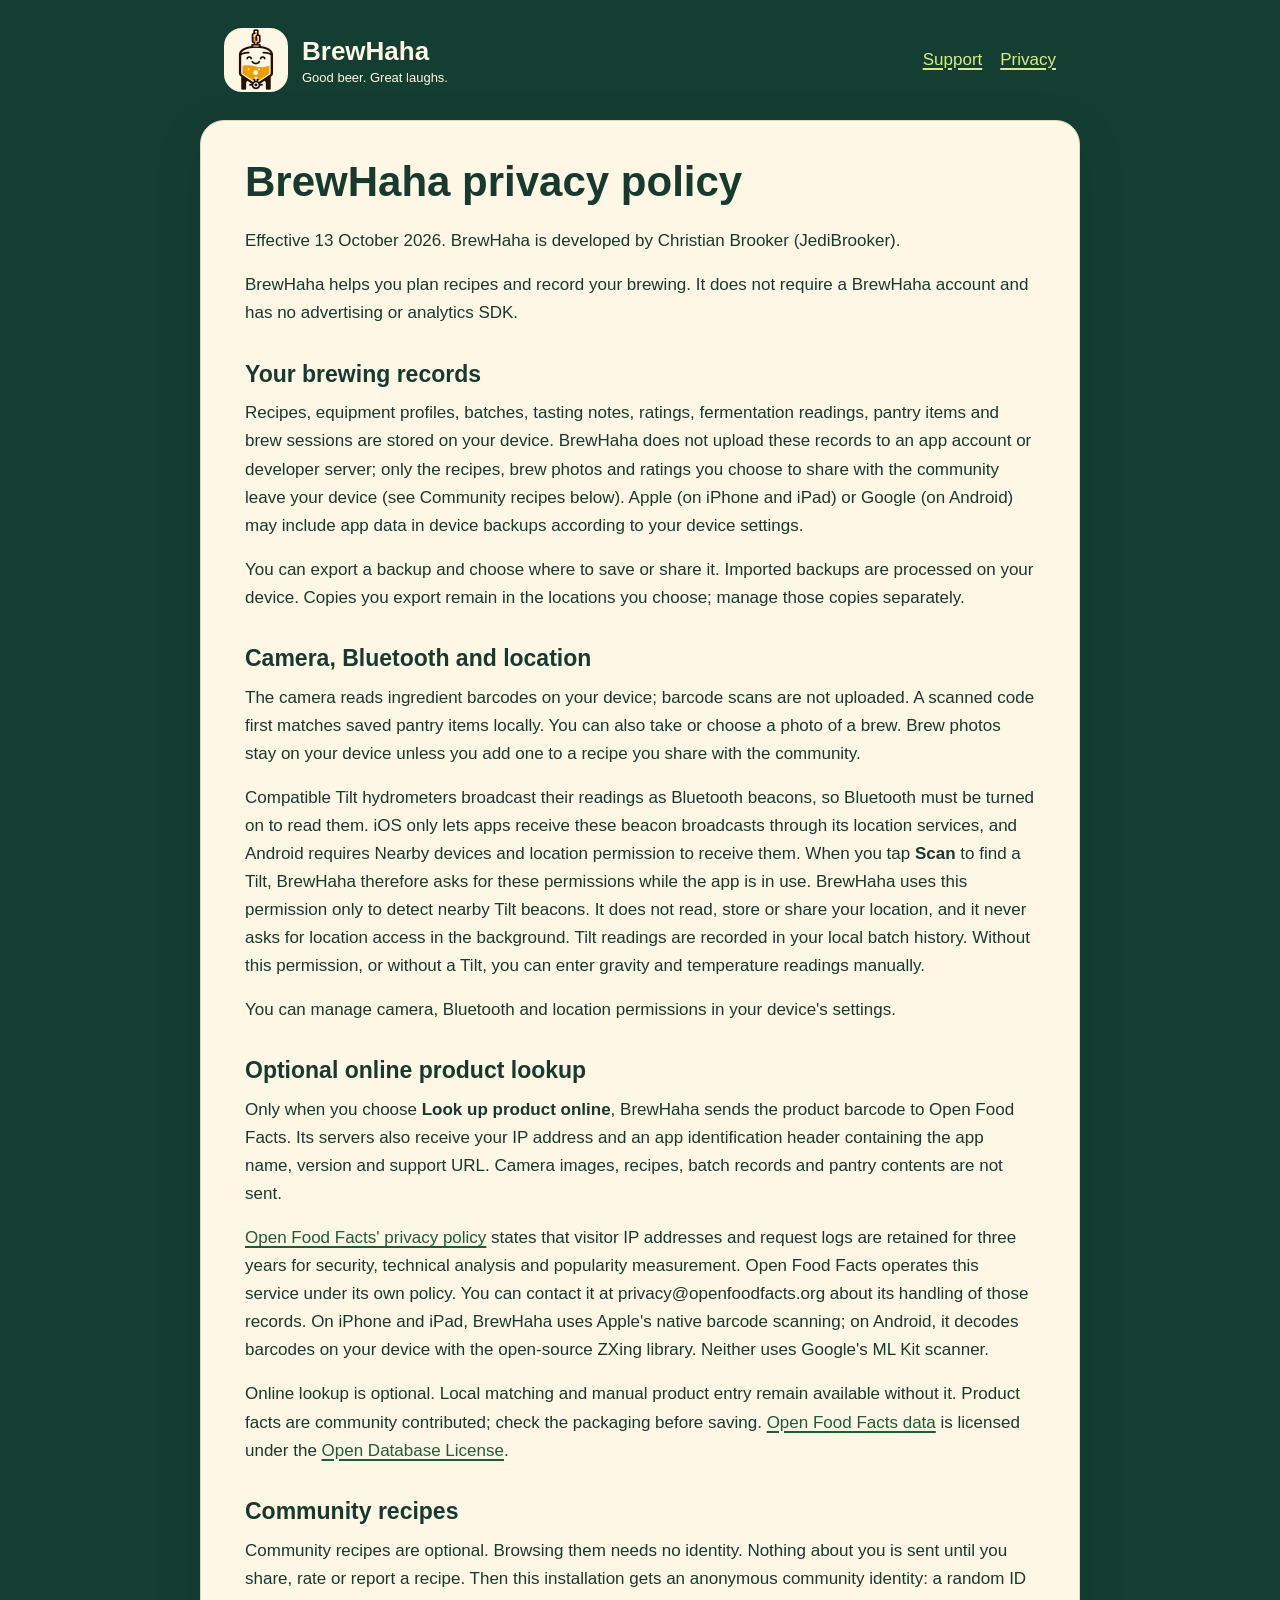
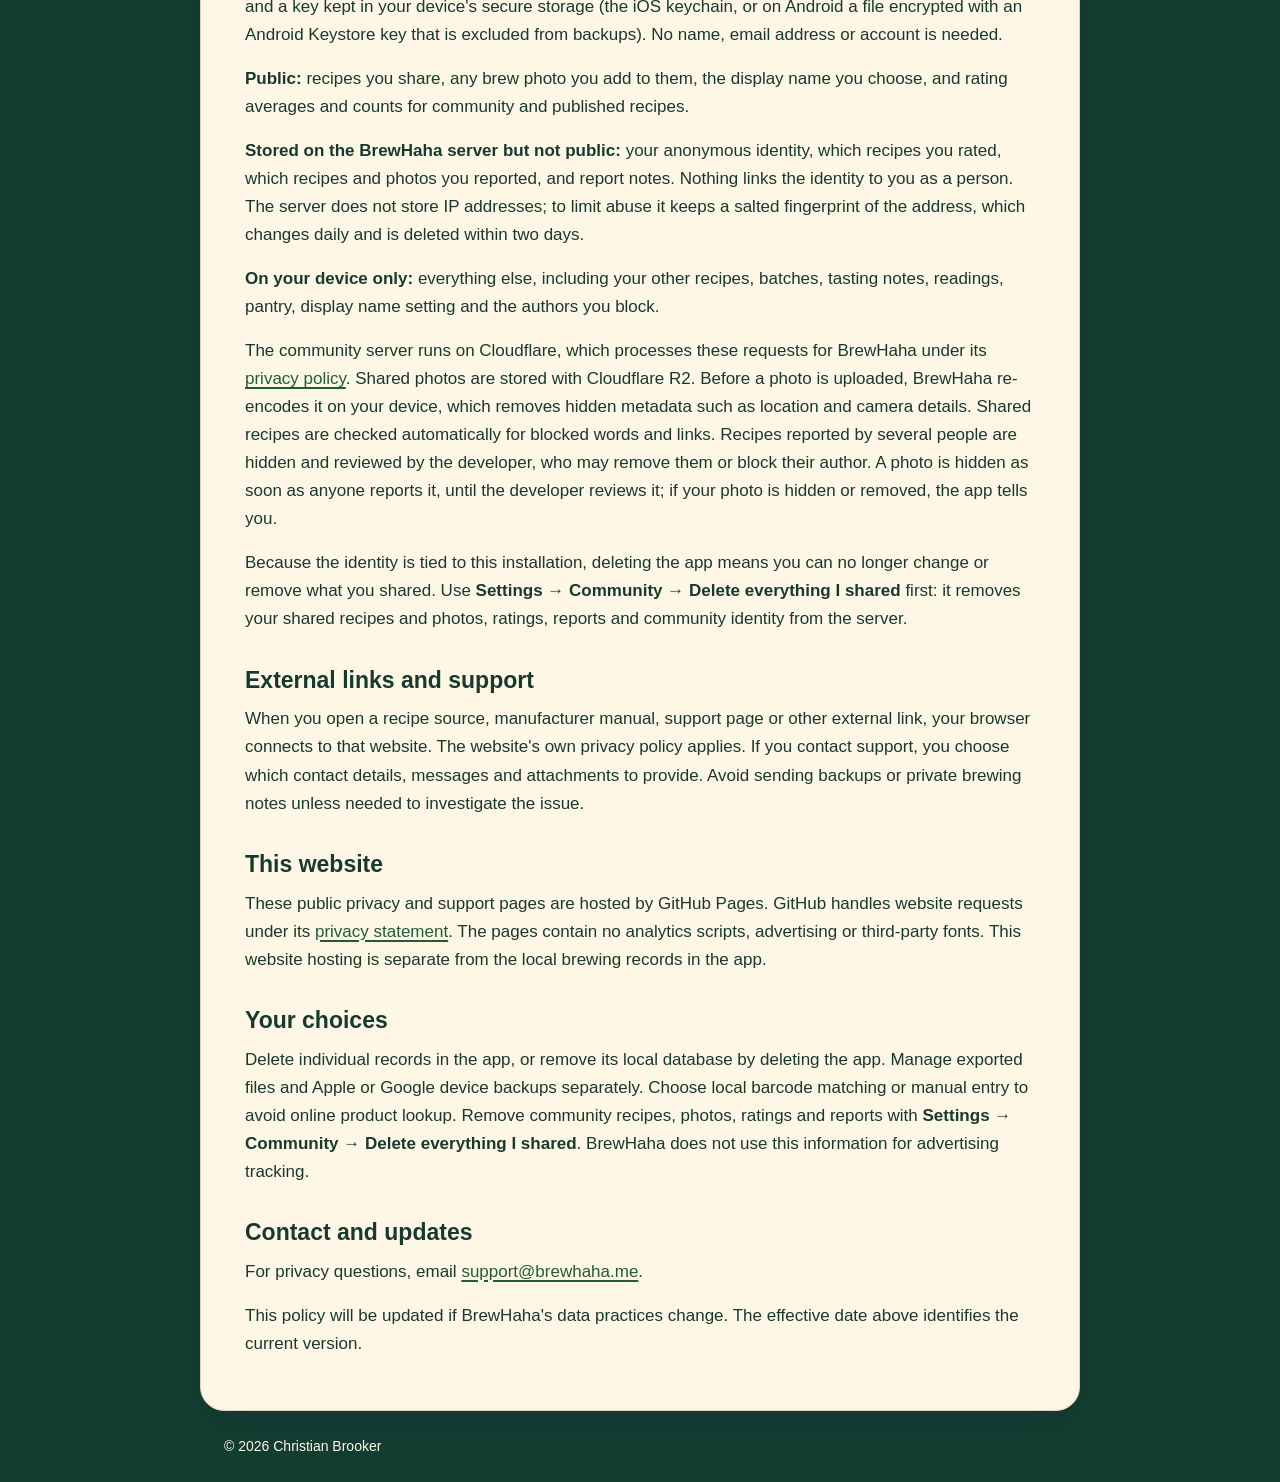
==== commit d1795298: "Cover the Android app in the privacy policy and support page Google device backups, Android's Nearby" ====
--- a/privacy/index.html
+++ b/privacy/index.html
@@ -1,32 +1,32 @@
 <!doctype html>
-<html lang="en"><head><meta charset="utf-8"><meta name="viewport" content="width=device-width, initial-scale=1"><title>Privacy policy · BrewHaha</title><meta name="description" content="Privacy policy for BrewHaha, the free homebrewing companion for iPhone and iPad."><link rel="stylesheet" href="../assets/site.css"></head>
+<html lang="en"><head><meta charset="utf-8"><meta name="viewport" content="width=device-width, initial-scale=1"><title>Privacy policy · BrewHaha</title><meta name="description" content="Privacy policy for BrewHaha, the free homebrewing companion for iPhone, iPad and Android."><link rel="stylesheet" href="../assets/site.css"></head>
 <body><a class="skip" href="#main">Skip to content</a><header><a class="brand" href="../"><img src="../assets/logo.png" alt="" width="64" height="64"><span>BrewHaha<small>Good beer. Great laughs.</small></span></a><nav aria-label="Main"><a href="../">Support</a><a href="../privacy/">Privacy</a></nav></header><main id="main"><h1>BrewHaha privacy policy</h1>
-<p>Effective 7 October 2026. BrewHaha is developed by Christian Brooker (JediBrooker).</p>
+<p>Effective 13 October 2026. BrewHaha is developed by Christian Brooker (JediBrooker).</p>
 <p>BrewHaha helps you plan recipes and record your brewing. It does not require a BrewHaha account and has no advertising or analytics SDK.</p>
 <h2>Your brewing records</h2>
-<p>Recipes, equipment profiles, batches, tasting notes, ratings, fermentation readings, pantry items and brew sessions are stored on your device. BrewHaha does not upload these records to an app account or developer server; only recipes you choose to share with the community leave your device (see Community recipes below). Apple may include app data in device backups according to your device settings.</p>
+<p>Recipes, equipment profiles, batches, tasting notes, ratings, fermentation readings, pantry items and brew sessions are stored on your device. BrewHaha does not upload these records to an app account or developer server; only the recipes, brew photos and ratings you choose to share with the community leave your device (see Community recipes below). Apple (on iPhone and iPad) or Google (on Android) may include app data in device backups according to your device settings.</p>
 <p>You can export a backup and choose where to save or share it. Imported backups are processed on your device. Copies you export remain in the locations you choose; manage those copies separately.</p>
 <h2>Camera, Bluetooth and location</h2>
-<p>The camera reads ingredient barcodes on your device. Camera images are not uploaded. A scanned code first matches saved pantry items locally.</p>
-<p>Compatible Tilt hydrometers broadcast their readings as Bluetooth beacons, so Bluetooth must be turned on to read them. iOS only lets apps receive these beacon broadcasts through its location services. When you tap <strong>Scan</strong> to find a Tilt, BrewHaha therefore asks for location access while the app is in use. BrewHaha uses this permission only to detect nearby Tilt beacons. It does not read, store or share your location, and it never asks for location access in the background. Tilt readings are recorded in your local batch history. Without this permission, or without a Tilt, you can enter gravity and temperature readings manually.</p>
-<p>You can manage camera and location permissions in iOS Settings.</p>
+<p>The camera reads ingredient barcodes on your device; barcode scans are not uploaded. A scanned code first matches saved pantry items locally. You can also take or choose a photo of a brew. Brew photos stay on your device unless you add one to a recipe you share with the community.</p>
+<p>Compatible Tilt hydrometers broadcast their readings as Bluetooth beacons, so Bluetooth must be turned on to read them. iOS only lets apps receive these beacon broadcasts through its location services, and Android requires Nearby devices and location permission to receive them. When you tap <strong>Scan</strong> to find a Tilt, BrewHaha therefore asks for these permissions while the app is in use. BrewHaha uses this permission only to detect nearby Tilt beacons. It does not read, store or share your location, and it never asks for location access in the background. Tilt readings are recorded in your local batch history. Without this permission, or without a Tilt, you can enter gravity and temperature readings manually.</p>
+<p>You can manage camera, Bluetooth and location permissions in your device&#x27;s settings.</p>
 <h2>Optional online product lookup</h2>
 <p>Only when you choose <strong>Look up product online</strong>, BrewHaha sends the product barcode to Open Food Facts. Its servers also receive your IP address and an app identification header containing the app name, version and support URL. Camera images, recipes, batch records and pantry contents are not sent.</p>
-<p><a href="https://world.openfoodfacts.org/privacy">Open Food Facts&#x27; privacy policy</a> states that visitor IP addresses and request logs are retained for three years for security, technical analysis and popularity measurement. Open Food Facts operates this service under its own policy. You can contact it at privacy@openfoodfacts.org about its handling of those records. BrewHaha uses Apple&#x27;s native barcode scanning, without Google&#x27;s MLKit scanner.</p>
+<p><a href="https://world.openfoodfacts.org/privacy">Open Food Facts&#x27; privacy policy</a> states that visitor IP addresses and request logs are retained for three years for security, technical analysis and popularity measurement. Open Food Facts operates this service under its own policy. You can contact it at privacy@openfoodfacts.org about its handling of those records. On iPhone and iPad, BrewHaha uses Apple&#x27;s native barcode scanning; on Android, it decodes barcodes on your device with the open-source ZXing library. Neither uses Google&#x27;s ML Kit scanner.</p>
 <p>Online lookup is optional. Local matching and manual product entry remain available without it. Product facts are community contributed; check the packaging before saving. <a href="https://world.openfoodfacts.org/data">Open Food Facts data</a> is licensed under the <a href="https://opendatacommons.org/licenses/odbl/1-0/">Open Database License</a>.</p>
 <h2>Community recipes</h2>
-<p>Community recipes are optional. Browsing them needs no identity. Nothing about you is sent until you share, rate or report a recipe. Then this installation gets an anonymous community identity: a random ID and a key kept in your device&#x27;s keychain. No name, email address or account is needed.</p>
-<p><strong>Public:</strong> recipes you share, the display name you choose for them, and rating averages and counts.</p>
-<p><strong>Stored on the BrewHaha server but not public:</strong> your anonymous identity, which recipes you rated or reported, and report notes. Nothing links the identity to you as a person. The server does not store IP addresses; to limit abuse it keeps a salted fingerprint of the address, which changes daily and is deleted within two days.</p>
+<p>Community recipes are optional. Browsing them needs no identity. Nothing about you is sent until you share, rate or report a recipe. Then this installation gets an anonymous community identity: a random ID and a key kept in your device&#x27;s secure storage (the iOS keychain, or on Android a file encrypted with an Android Keystore key that is excluded from backups). No name, email address or account is needed.</p>
+<p><strong>Public:</strong> recipes you share, any brew photo you add to them, the display name you choose, and rating averages and counts for community and published recipes.</p>
+<p><strong>Stored on the BrewHaha server but not public:</strong> your anonymous identity, which recipes you rated, which recipes and photos you reported, and report notes. Nothing links the identity to you as a person. The server does not store IP addresses; to limit abuse it keeps a salted fingerprint of the address, which changes daily and is deleted within two days.</p>
 <p><strong>On your device only:</strong> everything else, including your other recipes, batches, tasting notes, readings, pantry, display name setting and the authors you block.</p>
-<p>The community server runs on Cloudflare, which processes these requests for BrewHaha under its <a href="https://www.cloudflare.com/privacypolicy/">privacy policy</a>. Shared recipes are checked automatically for blocked words and links. Recipes reported by several people are hidden and reviewed by the developer, who may remove them or block their author.</p>
-<p>Because the identity is tied to this installation, deleting the app means you can no longer change or remove what you shared. Use <strong>Settings → Community → Delete everything I shared</strong> first: it removes your shared recipes, ratings, reports and community identity from the server.</p>
+<p>The community server runs on Cloudflare, which processes these requests for BrewHaha under its <a href="https://www.cloudflare.com/privacypolicy/">privacy policy</a>. Shared photos are stored with Cloudflare R2. Before a photo is uploaded, BrewHaha re-encodes it on your device, which removes hidden metadata such as location and camera details. Shared recipes are checked automatically for blocked words and links. Recipes reported by several people are hidden and reviewed by the developer, who may remove them or block their author. A photo is hidden as soon as anyone reports it, until the developer reviews it; if your photo is hidden or removed, the app tells you.</p>
+<p>Because the identity is tied to this installation, deleting the app means you can no longer change or remove what you shared. Use <strong>Settings → Community → Delete everything I shared</strong> first: it removes your shared recipes and photos, ratings, reports and community identity from the server.</p>
 <h2>External links and support</h2>
 <p>When you open a recipe source, manufacturer manual, support page or other external link, your browser connects to that website. The website&#x27;s own privacy policy applies. If you contact support, you choose which contact details, messages and attachments to provide. Avoid sending backups or private brewing notes unless needed to investigate the issue.</p>
 <h2>This website</h2>
 <p>These public privacy and support pages are hosted by GitHub Pages. GitHub handles website requests under its <a href="https://docs.github.com/en/site-policy/privacy-policies/github-general-privacy-statement">privacy statement</a>. The pages contain no analytics scripts, advertising or third-party fonts. This website hosting is separate from the local brewing records in the app.</p>
 <h2>Your choices</h2>
-<p>Delete individual records in the app, or remove its local database by deleting the app. Manage exported files and Apple device backups separately. Choose local barcode matching or manual entry to avoid online product lookup. Remove community recipes, ratings and reports with <strong>Settings → Community → Delete everything I shared</strong>. BrewHaha does not use this information for advertising tracking.</p>
+<p>Delete individual records in the app, or remove its local database by deleting the app. Manage exported files and Apple or Google device backups separately. Choose local barcode matching or manual entry to avoid online product lookup. Remove community recipes, photos, ratings and reports with <strong>Settings → Community → Delete everything I shared</strong>. BrewHaha does not use this information for advertising tracking.</p>
 <h2>Contact and updates</h2>
-<p>For privacy questions, <a href="https://github.com/JediBrooker/BrewHaha/issues/new/choose">contact the developer through GitHub Issues</a>. Issues are public: do not include personal information, backup files or private brewing notes. If your request needs private information, ask for a private contact channel first.</p>
-<p>This policy will be updated if BrewHaha&#x27;s data practices change. The effective date above identifies the current version.</p></main><footer>© 2026 Christian Brooker</footer></body></html>+<p>For privacy questions, email <a href="mailto:support@brewhaha.me">support@brewhaha.me</a>.</p>
+<p>This policy will be updated if BrewHaha&#x27;s data practices change. The effective date above identifies the current version.</p></main><footer>© 2026 Christian Brooker</footer></body></html>
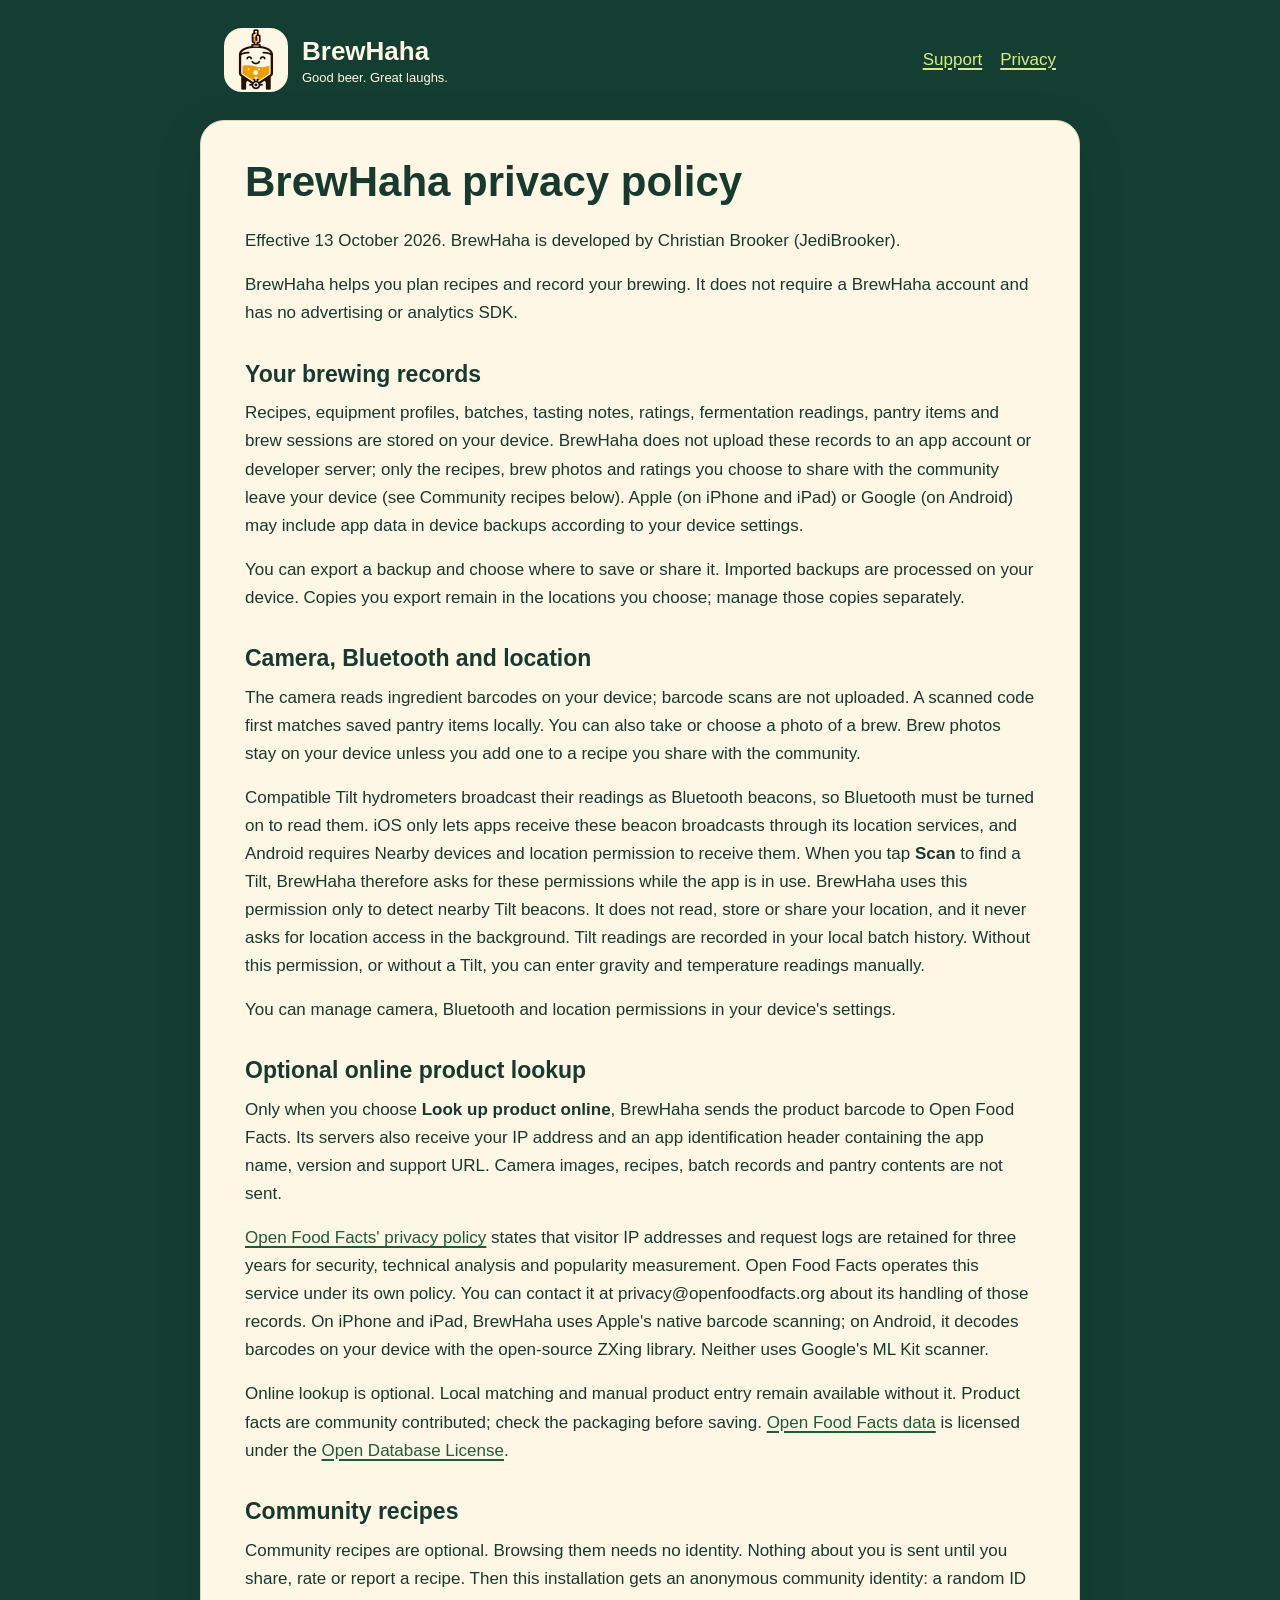
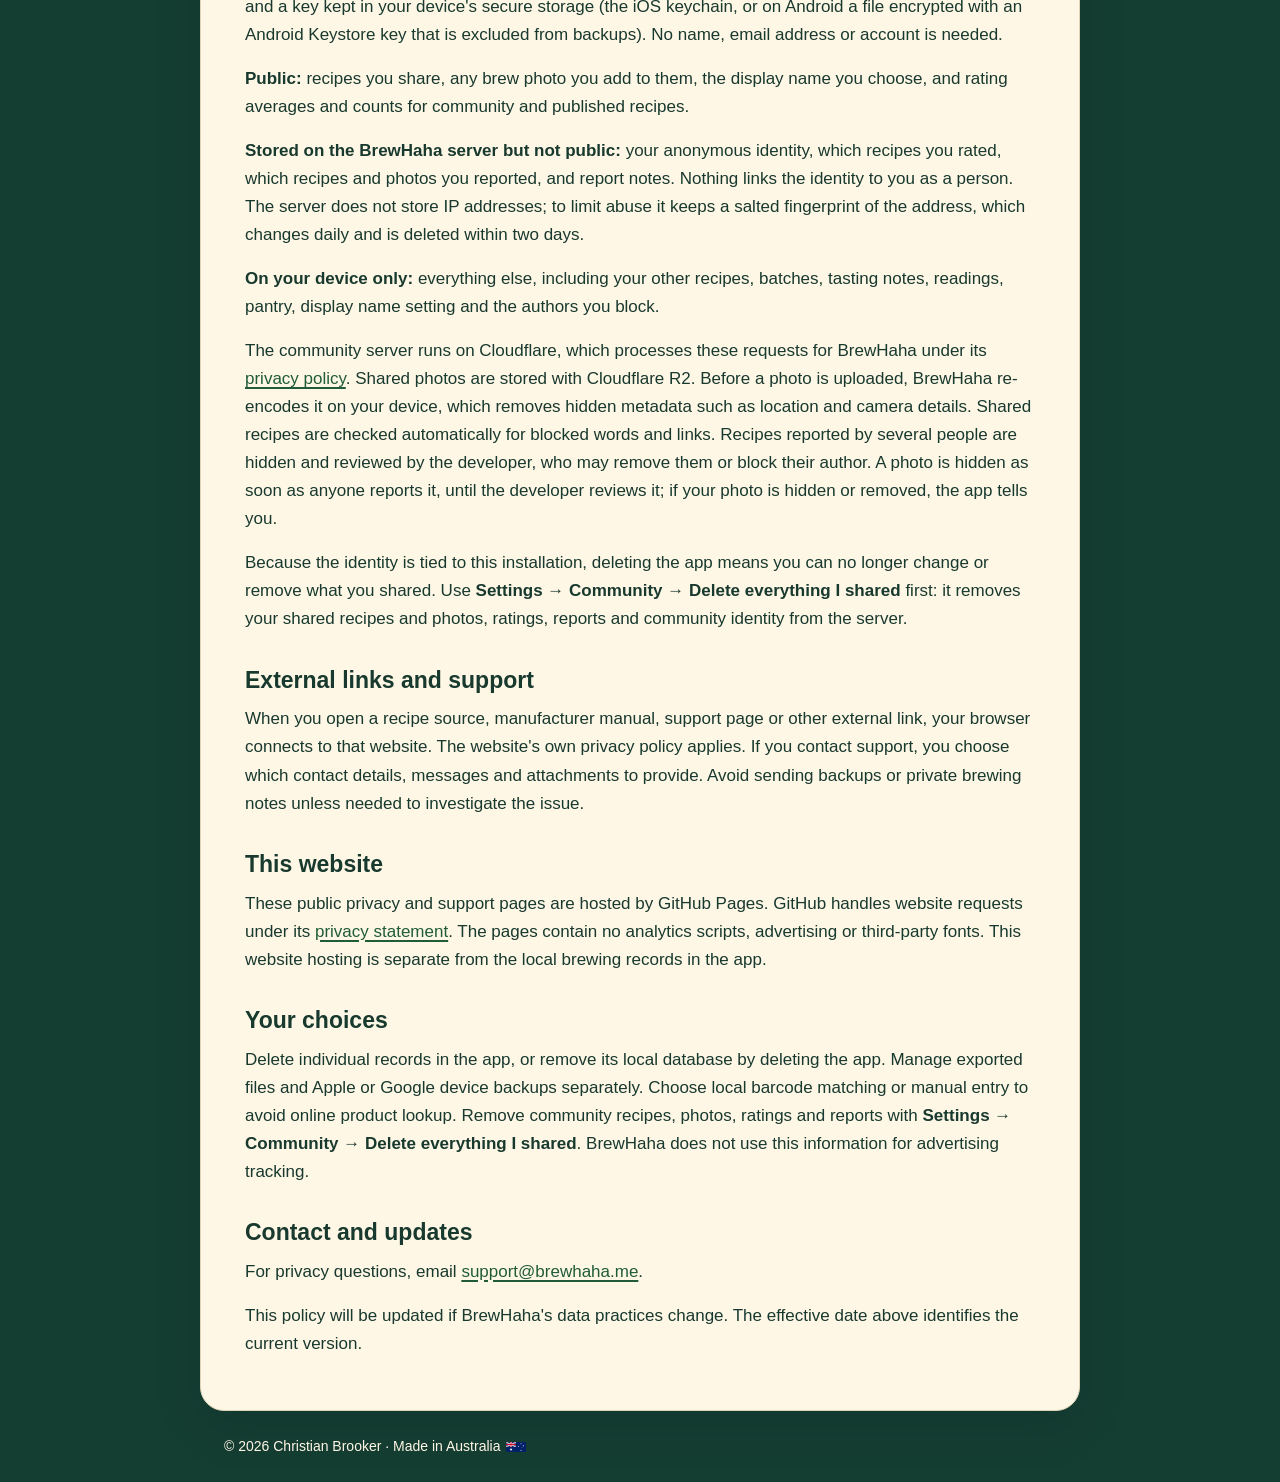
==== commit a15a2358: "Show "Made in Australia" with the flag in the footer Co-Authored-By: WOZCODE <contact@withwoz.com>" ====
--- a/privacy/index.html
+++ b/privacy/index.html
@@ -29,4 +29,4 @@
 <p>Delete individual records in the app, or remove its local database by deleting the app. Manage exported files and Apple or Google device backups separately. Choose local barcode matching or manual entry to avoid online product lookup. Remove community recipes, photos, ratings and reports with <strong>Settings → Community → Delete everything I shared</strong>. BrewHaha does not use this information for advertising tracking.</p>
 <h2>Contact and updates</h2>
 <p>For privacy questions, email <a href="mailto:support@brewhaha.me">support@brewhaha.me</a>.</p>
-<p>This policy will be updated if BrewHaha&#x27;s data practices change. The effective date above identifies the current version.</p></main><footer>© 2026 Christian Brooker</footer></body></html>
+<p>This policy will be updated if BrewHaha&#x27;s data practices change. The effective date above identifies the current version.</p></main><footer>© 2026 Christian Brooker · Made in Australia <img class="flag" src="../assets/flag-au.svg" alt="Australian flag" width="20" height="10"></footer></body></html>
--- a/assets/site.css
+++ b/assets/site.css
@@ -1 +1 @@
-*{box-sizing:border-box}html{color-scheme:light}body{margin:0;background:#153e32;color:#18392e;font:17px/1.65 -apple-system,BlinkMacSystemFont,"Segoe UI",sans-serif}header,main,footer{max-width:880px;margin:auto}header{display:flex;align-items:center;justify-content:space-between;gap:24px;padding:28px 24px;color:#fff7e6}.brand{display:flex;align-items:center;gap:14px;color:inherit;text-decoration:none;font-size:26px;font-weight:800}.brand img{border-radius:18px;background:#fff7e6;object-fit:contain}.brand small{display:block;font-size:13px;font-weight:500}.brand span{line-height:1.35}nav{display:flex;gap:18px}nav a,footer a{color:#d5ed87}main{background:#fff7e6;border:1px solid #e0d4b7;border-radius:24px;padding:36px 44px;box-shadow:0 15px 45px #071d242b}h1{font-size:clamp(30px,5vw,42px);line-height:1.2;margin:0 0 20px}h2{font-size:23px;line-height:1.3;margin:32px 0 10px}p{margin:0 0 16px}a{color:#205c39;text-decoration-thickness:1.5px;text-underline-offset:3px}a:hover{color:#416323}a:focus-visible{outline:3px solid #c3dd60;outline-offset:4px}footer{padding:24px;color:#fff7e6;font-size:14px}.skip{position:absolute;left:20px;top:-90px;background:#fff7e6;padding:8px}.skip:focus{top:8px}@media(max-width:600px){header{padding:20px 18px;flex-wrap:wrap;gap:16px}main{border-radius:18px;margin:0 12px;padding:26px 22px}footer{padding:22px}.brand{font-size:24px}nav{font-size:16px}}+*{box-sizing:border-box}html{color-scheme:light}body{margin:0;background:#153e32;color:#18392e;font:17px/1.65 -apple-system,BlinkMacSystemFont,"Segoe UI",sans-serif}header,main,footer{max-width:880px;margin:auto}header{display:flex;align-items:center;justify-content:space-between;gap:24px;padding:28px 24px;color:#fff7e6}.brand{display:flex;align-items:center;gap:14px;color:inherit;text-decoration:none;font-size:26px;font-weight:800}.brand img{border-radius:18px;background:#fff7e6;object-fit:contain}.brand small{display:block;font-size:13px;font-weight:500}.brand span{line-height:1.35}nav{display:flex;gap:18px}nav a,footer a{color:#d5ed87}main{background:#fff7e6;border:1px solid #e0d4b7;border-radius:24px;padding:36px 44px;box-shadow:0 15px 45px #071d242b}h1{font-size:clamp(30px,5vw,42px);line-height:1.2;margin:0 0 20px}h2{font-size:23px;line-height:1.3;margin:32px 0 10px}p{margin:0 0 16px}a{color:#205c39;text-decoration-thickness:1.5px;text-underline-offset:3px}a:hover{color:#416323}a:focus-visible{outline:3px solid #c3dd60;outline-offset:4px}footer{padding:24px;color:#fff7e6;font-size:14px}footer .flag{vertical-align:-1px;margin-left:2px;border-radius:1px}.skip{position:absolute;left:20px;top:-90px;background:#fff7e6;padding:8px}.skip:focus{top:8px}@media(max-width:600px){header{padding:20px 18px;flex-wrap:wrap;gap:16px}main{border-radius:18px;margin:0 12px;padding:26px 22px}footer{padding:22px}.brand{font-size:24px}nav{font-size:16px}}
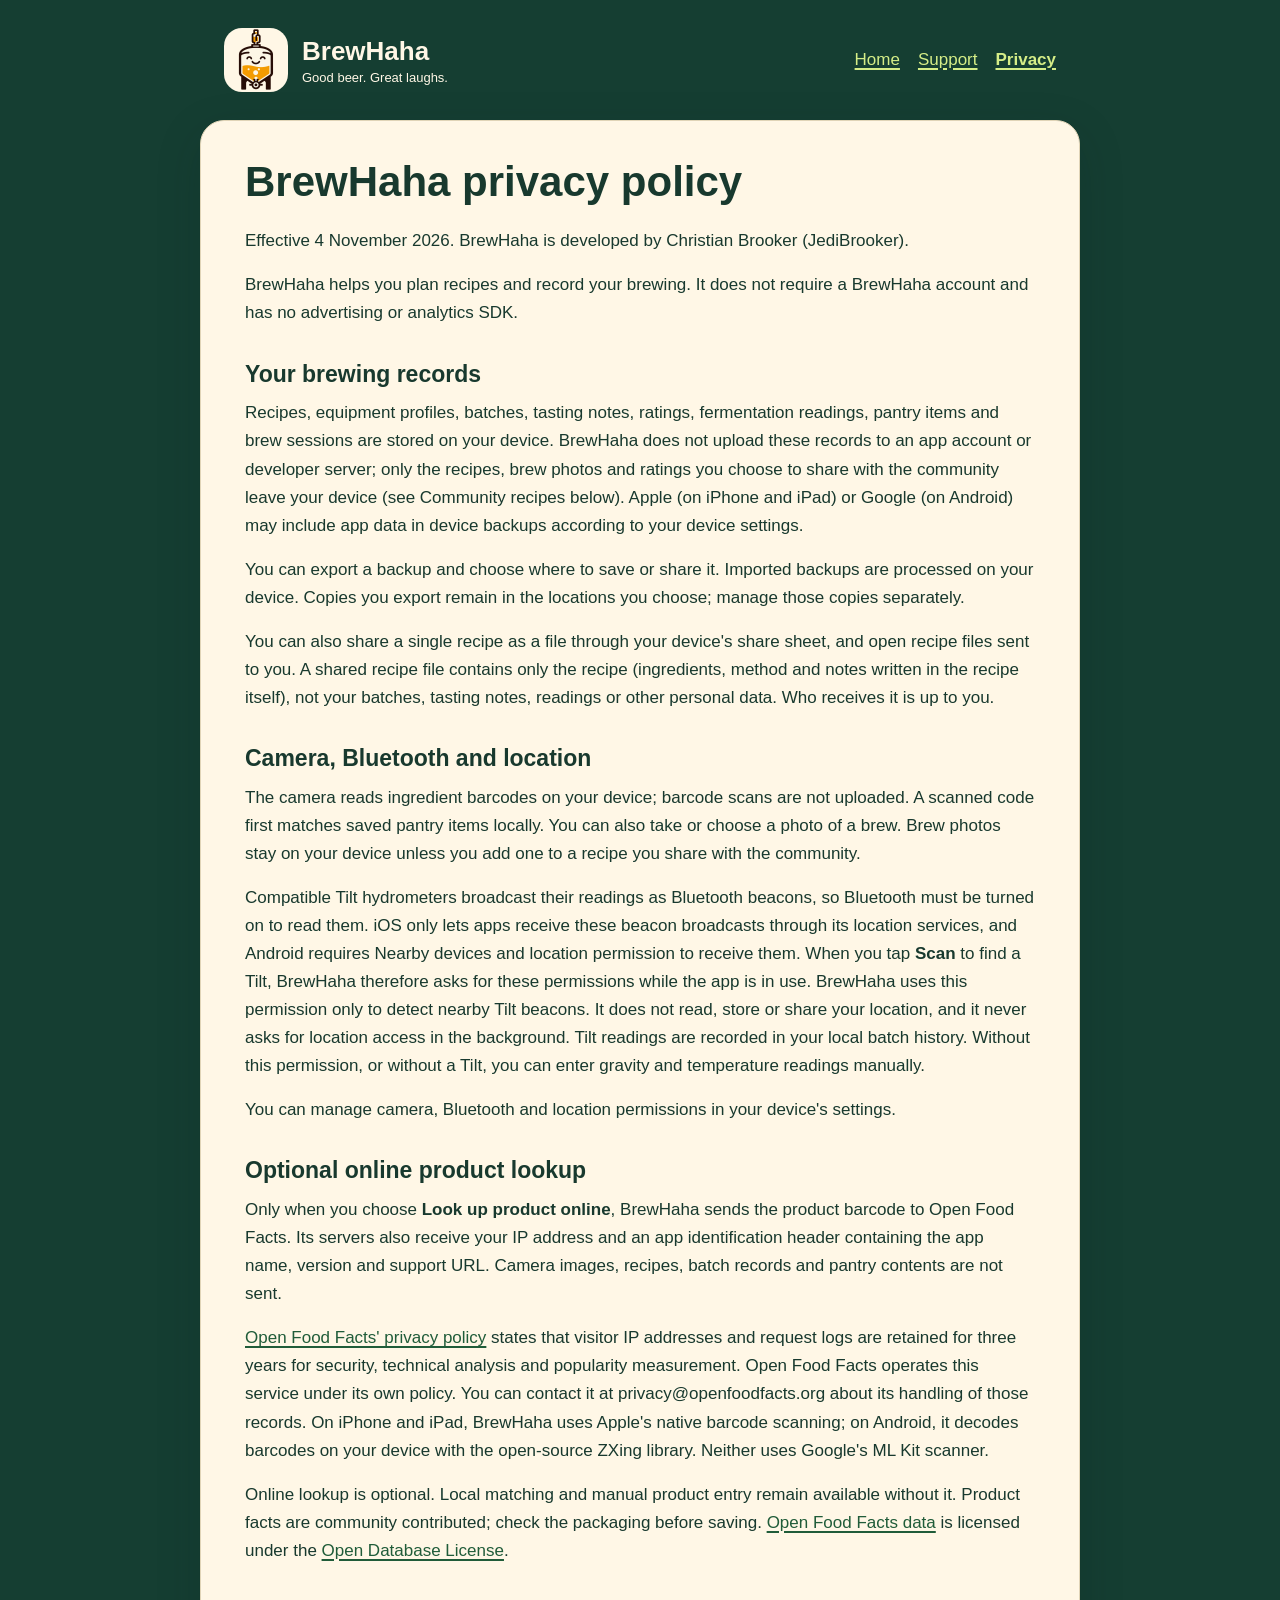
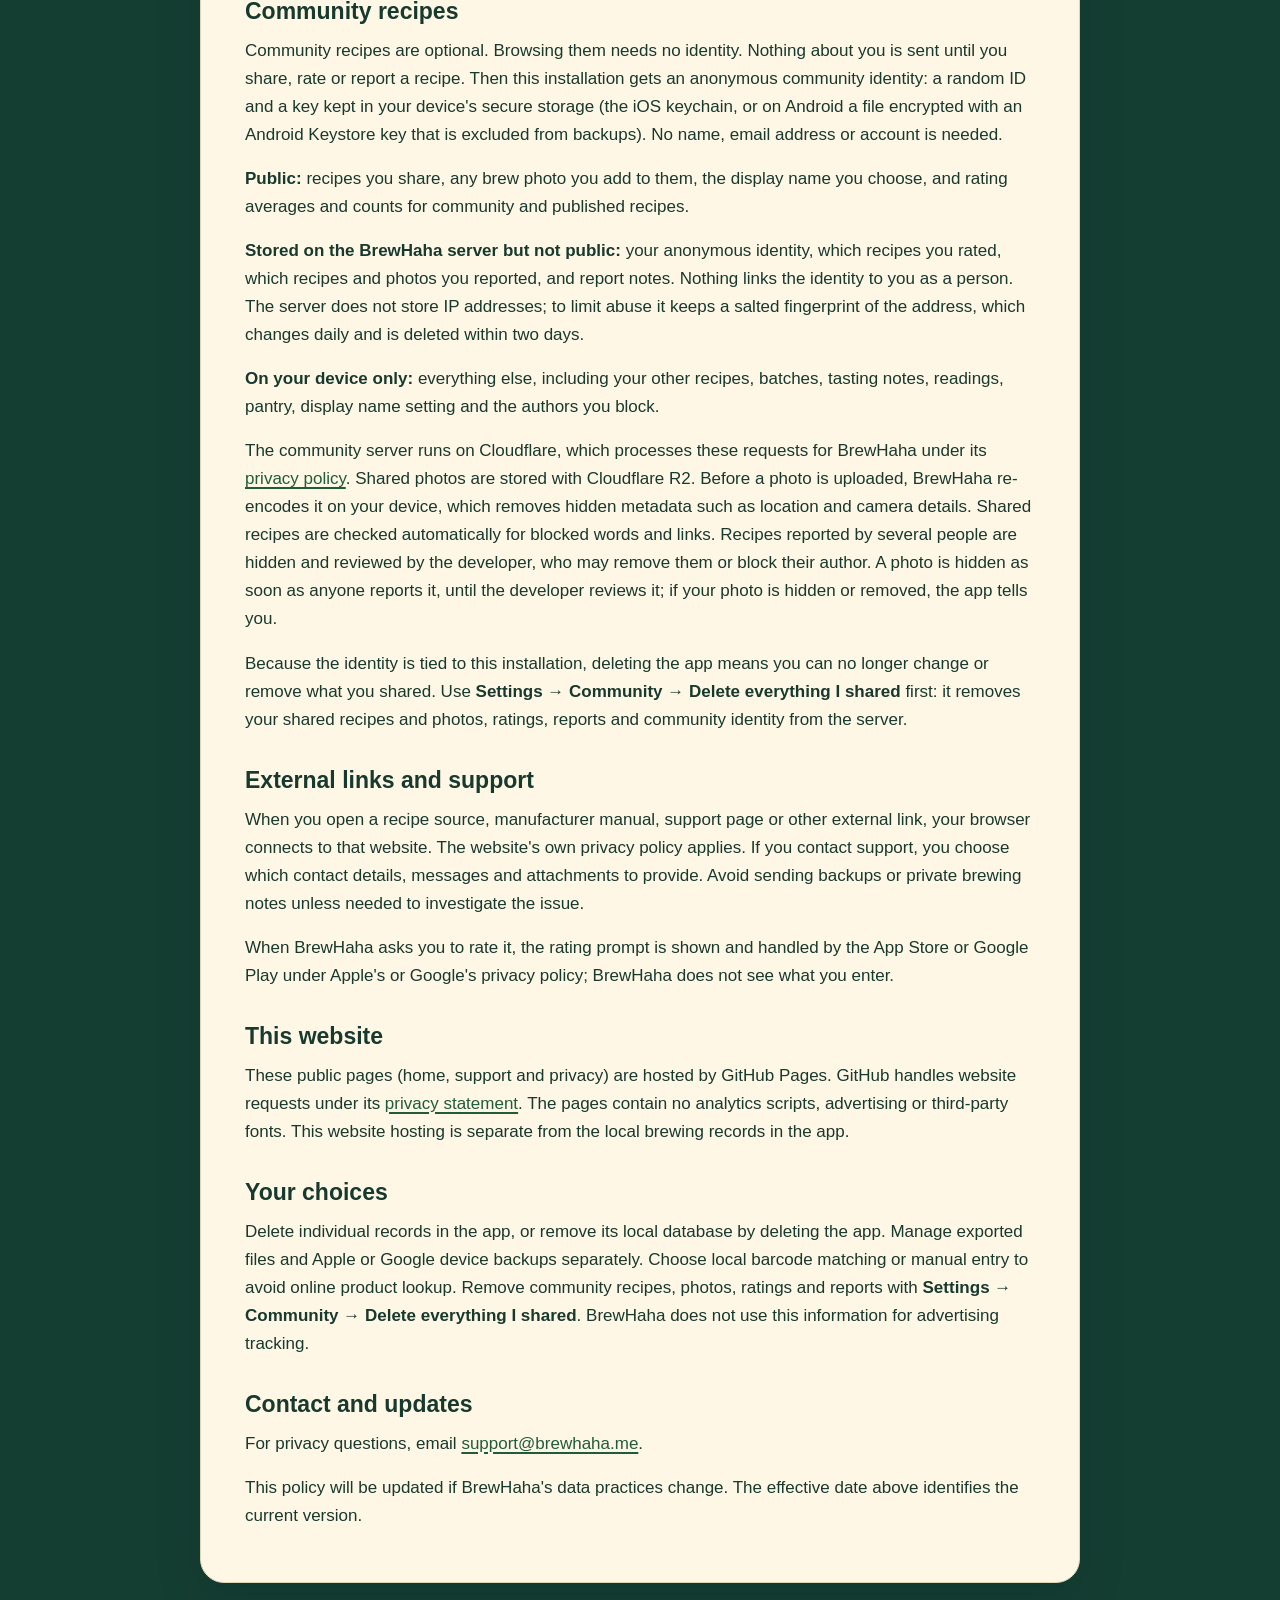
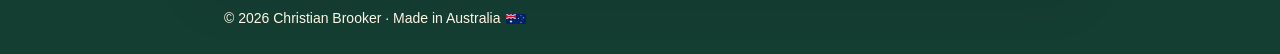
==== commit 99c2434c: "Landing page at the root; support moves to /support/ Home now sells the app: hero with App Store and" ====
--- a/privacy/index.html
+++ b/privacy/index.html
@@ -1,11 +1,12 @@
 <!doctype html>
-<html lang="en"><head><meta charset="utf-8"><meta name="viewport" content="width=device-width, initial-scale=1"><title>Privacy policy · BrewHaha</title><meta name="description" content="Privacy policy for BrewHaha, the free homebrewing companion for iPhone, iPad and Android."><link rel="stylesheet" href="../assets/site.css"></head>
-<body><a class="skip" href="#main">Skip to content</a><header><a class="brand" href="../"><img src="../assets/logo.png" alt="" width="64" height="64"><span>BrewHaha<small>Good beer. Great laughs.</small></span></a><nav aria-label="Main"><a href="../">Support</a><a href="../privacy/">Privacy</a></nav></header><main id="main"><h1>BrewHaha privacy policy</h1>
-<p>Effective 13 October 2026. BrewHaha is developed by Christian Brooker (JediBrooker).</p>
+<html lang="en"><head><meta charset="utf-8"><meta name="viewport" content="width=device-width, initial-scale=1"><title>Privacy policy · BrewHaha</title><meta name="description" content="Privacy policy for BrewHaha, the free homebrewing companion for iPhone, iPad and Android."><link rel="canonical" href="https://brewhaha.me/privacy/"><link rel="stylesheet" href="../assets/site.css"></head>
+<body><a class="skip" href="#main">Skip to content</a><header><a class="brand" href="../"><img src="../assets/logo.png" alt="" width="64" height="64"><span>BrewHaha<small>Good beer. Great laughs.</small></span></a><nav aria-label="Main"><a href="../">Home</a><a href="../support/">Support</a><a href="./" aria-current="page">Privacy</a></nav></header><main id="main"><h1>BrewHaha privacy policy</h1>
+<p>Effective 4 November 2026. BrewHaha is developed by Christian Brooker (JediBrooker).</p>
 <p>BrewHaha helps you plan recipes and record your brewing. It does not require a BrewHaha account and has no advertising or analytics SDK.</p>
 <h2>Your brewing records</h2>
 <p>Recipes, equipment profiles, batches, tasting notes, ratings, fermentation readings, pantry items and brew sessions are stored on your device. BrewHaha does not upload these records to an app account or developer server; only the recipes, brew photos and ratings you choose to share with the community leave your device (see Community recipes below). Apple (on iPhone and iPad) or Google (on Android) may include app data in device backups according to your device settings.</p>
 <p>You can export a backup and choose where to save or share it. Imported backups are processed on your device. Copies you export remain in the locations you choose; manage those copies separately.</p>
+<p>You can also share a single recipe as a file through your device&#x27;s share sheet, and open recipe files sent to you. A shared recipe file contains only the recipe (ingredients, method and notes written in the recipe itself), not your batches, tasting notes, readings or other personal data. Who receives it is up to you.</p>
 <h2>Camera, Bluetooth and location</h2>
 <p>The camera reads ingredient barcodes on your device; barcode scans are not uploaded. A scanned code first matches saved pantry items locally. You can also take or choose a photo of a brew. Brew photos stay on your device unless you add one to a recipe you share with the community.</p>
 <p>Compatible Tilt hydrometers broadcast their readings as Bluetooth beacons, so Bluetooth must be turned on to read them. iOS only lets apps receive these beacon broadcasts through its location services, and Android requires Nearby devices and location permission to receive them. When you tap <strong>Scan</strong> to find a Tilt, BrewHaha therefore asks for these permissions while the app is in use. BrewHaha uses this permission only to detect nearby Tilt beacons. It does not read, store or share your location, and it never asks for location access in the background. Tilt readings are recorded in your local batch history. Without this permission, or without a Tilt, you can enter gravity and temperature readings manually.</p>
@@ -23,8 +24,9 @@
 <p>Because the identity is tied to this installation, deleting the app means you can no longer change or remove what you shared. Use <strong>Settings → Community → Delete everything I shared</strong> first: it removes your shared recipes and photos, ratings, reports and community identity from the server.</p>
 <h2>External links and support</h2>
 <p>When you open a recipe source, manufacturer manual, support page or other external link, your browser connects to that website. The website&#x27;s own privacy policy applies. If you contact support, you choose which contact details, messages and attachments to provide. Avoid sending backups or private brewing notes unless needed to investigate the issue.</p>
+<p>When BrewHaha asks you to rate it, the rating prompt is shown and handled by the App Store or Google Play under Apple&#x27;s or Google&#x27;s privacy policy; BrewHaha does not see what you enter.</p>
 <h2>This website</h2>
-<p>These public privacy and support pages are hosted by GitHub Pages. GitHub handles website requests under its <a href="https://docs.github.com/en/site-policy/privacy-policies/github-general-privacy-statement">privacy statement</a>. The pages contain no analytics scripts, advertising or third-party fonts. This website hosting is separate from the local brewing records in the app.</p>
+<p>These public pages (home, support and privacy) are hosted by GitHub Pages. GitHub handles website requests under its <a href="https://docs.github.com/en/site-policy/privacy-policies/github-general-privacy-statement">privacy statement</a>. The pages contain no analytics scripts, advertising or third-party fonts. This website hosting is separate from the local brewing records in the app.</p>
 <h2>Your choices</h2>
 <p>Delete individual records in the app, or remove its local database by deleting the app. Manage exported files and Apple or Google device backups separately. Choose local barcode matching or manual entry to avoid online product lookup. Remove community recipes, photos, ratings and reports with <strong>Settings → Community → Delete everything I shared</strong>. BrewHaha does not use this information for advertising tracking.</p>
 <h2>Contact and updates</h2>
--- a/assets/site.css
+++ b/assets/site.css
@@ -1 +1,4 @@
-*{box-sizing:border-box}html{color-scheme:light}body{margin:0;background:#153e32;color:#18392e;font:17px/1.65 -apple-system,BlinkMacSystemFont,"Segoe UI",sans-serif}header,main,footer{max-width:880px;margin:auto}header{display:flex;align-items:center;justify-content:space-between;gap:24px;padding:28px 24px;color:#fff7e6}.brand{display:flex;align-items:center;gap:14px;color:inherit;text-decoration:none;font-size:26px;font-weight:800}.brand img{border-radius:18px;background:#fff7e6;object-fit:contain}.brand small{display:block;font-size:13px;font-weight:500}.brand span{line-height:1.35}nav{display:flex;gap:18px}nav a,footer a{color:#d5ed87}main{background:#fff7e6;border:1px solid #e0d4b7;border-radius:24px;padding:36px 44px;box-shadow:0 15px 45px #071d242b}h1{font-size:clamp(30px,5vw,42px);line-height:1.2;margin:0 0 20px}h2{font-size:23px;line-height:1.3;margin:32px 0 10px}p{margin:0 0 16px}a{color:#205c39;text-decoration-thickness:1.5px;text-underline-offset:3px}a:hover{color:#416323}a:focus-visible{outline:3px solid #c3dd60;outline-offset:4px}footer{padding:24px;color:#fff7e6;font-size:14px}footer .flag{vertical-align:-1px;margin-left:2px;border-radius:1px}.skip{position:absolute;left:20px;top:-90px;background:#fff7e6;padding:8px}.skip:focus{top:8px}@media(max-width:600px){header{padding:20px 18px;flex-wrap:wrap;gap:16px}main{border-radius:18px;margin:0 12px;padding:26px 22px}footer{padding:22px}.brand{font-size:24px}nav{font-size:16px}}+*{box-sizing:border-box}html{color-scheme:light}body{margin:0;background:#153e32;color:#18392e;font:17px/1.65 -apple-system,BlinkMacSystemFont,"Segoe UI",sans-serif}header,main,footer{max-width:880px;margin:auto}header{display:flex;align-items:center;justify-content:space-between;gap:24px;padding:28px 24px;color:#fff7e6}.brand{display:flex;align-items:center;gap:14px;color:inherit;text-decoration:none;font-size:26px;font-weight:800}.brand img{border-radius:18px;background:#fff7e6;object-fit:contain}.brand small{display:block;font-size:13px;font-weight:500}.brand span{line-height:1.35}nav{display:flex;gap:18px}nav a,footer a{color:#d5ed87}nav a[aria-current]{font-weight:700}main{background:#fff7e6;border:1px solid #e0d4b7;border-radius:24px;padding:36px 44px;box-shadow:0 15px 45px #071d242b}h1{font-size:clamp(30px,5vw,42px);line-height:1.2;margin:0 0 20px}h2{font-size:23px;line-height:1.3;margin:32px 0 10px}p{margin:0 0 16px}a{color:#205c39;text-decoration-thickness:1.5px;text-underline-offset:3px}a:hover{color:#416323}a:focus-visible{outline:3px solid #c3dd60;outline-offset:4px}footer{padding:24px;color:#fff7e6;font-size:14px}footer p{margin:0 0 6px}footer .flag{vertical-align:-1px;margin-left:2px;border-radius:1px}.skip{position:absolute;left:20px;top:-90px;background:#fff7e6;padding:8px}.skip:focus{top:8px}
+/* Landing page */
+.top{justify-content:center;padding-bottom:8px}.home{background:none;border:0;border-radius:0;padding:0;box-shadow:none;color:#fff7e6}.hero{text-align:center;padding:12px 24px 44px}.hero img{width:124px;height:124px;border-radius:30px;background:#fff7e6;object-fit:contain;box-shadow:0 12px 32px #00000040}.hero h1{font-size:clamp(42px,9vw,66px);margin:18px 0 0;letter-spacing:-.5px}.tag{color:#d5ed87;font-size:clamp(20px,4vw,26px);font-weight:700;margin:4px 0 16px}.lead{max-width:580px;margin:0 auto 28px;font-size:18px}.stores{display:flex;justify-content:center;gap:14px;flex-wrap:wrap;margin:0 0 18px}.badge{display:inline-flex;align-items:center;gap:9px;height:56px;min-width:172px;padding:0 15px 0 12px;background:#000;color:#fff;border:1px solid #a6a6a6;border-radius:9px;text-decoration:none;text-align:left;line-height:1.1}.badge:hover{color:#fff;background:#1a1a1a}.badge svg{width:28px;height:28px;flex:none}.badge small{display:block;font-size:10px;letter-spacing:.3px}.badge b{display:block;font-size:20px;font-weight:600;letter-spacing:-.3px;margin-top:1px;white-space:nowrap}.fine{font-size:15px;color:#e6dcc4;margin:0}.card{background:#fff7e6;color:#18392e;border:1px solid #e0d4b7;border-radius:24px;padding:30px 40px;box-shadow:0 15px 45px #071d242b;margin:0 0 22px}.card h2{margin-top:0}.card p:last-child{margin-bottom:0}.callout{background:#d5ed87;border-color:#bcd86a}.callout h2{font-size:21px}.feature{display:grid;grid-template-columns:minmax(0,1fr) 230px;gap:14px 36px;align-items:center}.feature:nth-of-type(even){grid-template-columns:230px minmax(0,1fr)}.feature:nth-of-type(even) .shot{order:-1}.feature h2{font-size:26px}.shot{width:100%;height:auto;display:block;border-radius:24px;border:1px solid #cfc3a5;box-shadow:0 10px 30px #0f2d2426}.cta{display:inline-block;background:#205c39;color:#fff7e6;padding:11px 20px;border-radius:999px;text-decoration:none;font-weight:700}.cta:hover{background:#2b7249;color:#fff7e6}
+@media(max-width:600px){header{padding:20px 18px;flex-wrap:wrap;gap:16px}main{border-radius:18px;margin:0 12px;padding:26px 22px}footer{padding:22px}.brand{font-size:24px}nav{font-size:16px}.home{margin:0}.hero{padding:4px 18px 36px}.card{border-radius:18px;margin:0 12px 16px;padding:24px 20px}.feature,.feature:nth-of-type(even){grid-template-columns:1fr}.feature .shot,.feature:nth-of-type(even) .shot{order:1;max-width:250px;margin:6px auto 0}.badge{min-width:0;flex:1 1 150px;padding:0 10px;gap:8px}.badge b{font-size:17px}}
